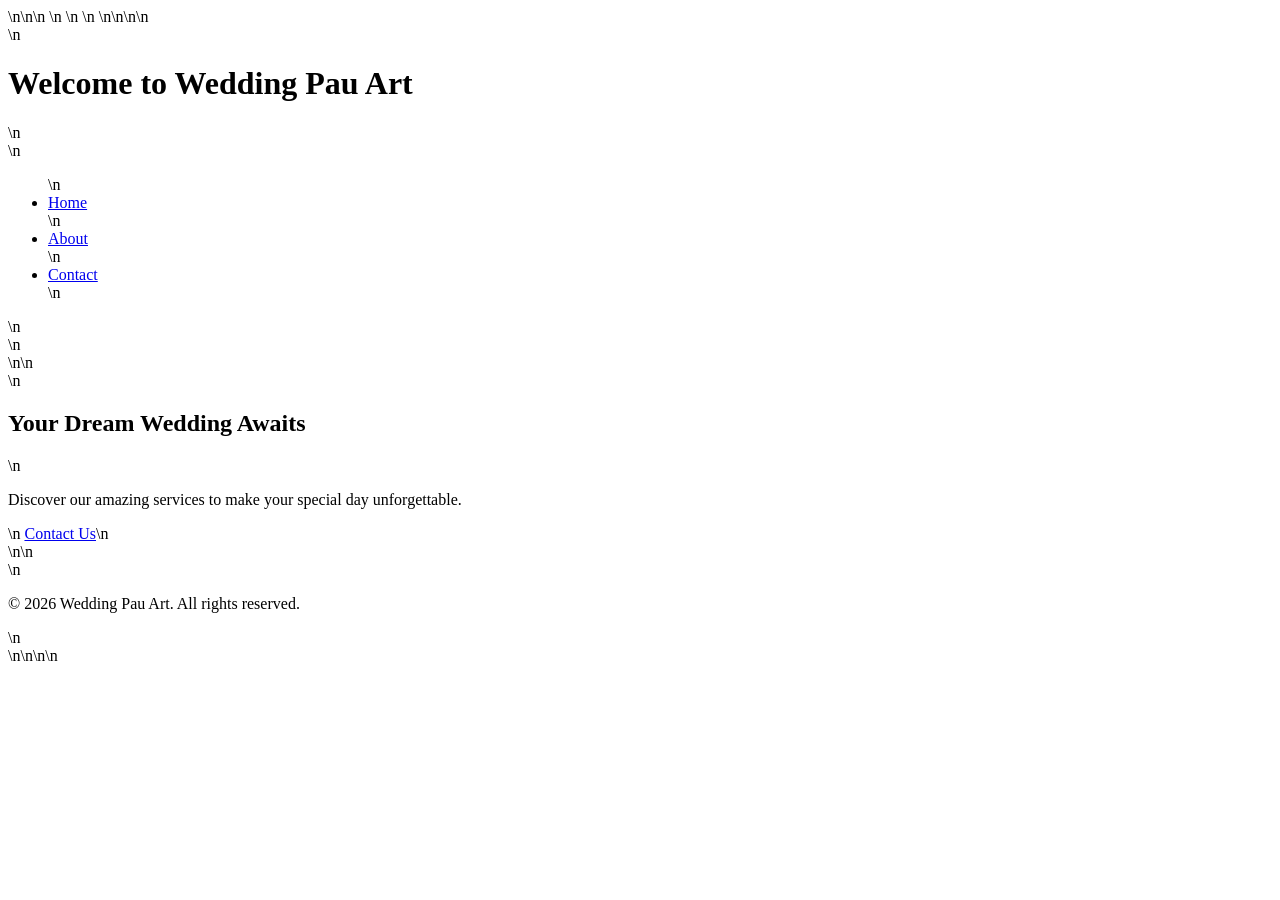
==== index.html @ 8f4dc7a6 "Create index.html for basic HTML structure" ====
<!DOCTYPE html>\n<html lang="en">\n<head>\n    <meta charset="UTF-8">\n    <meta name="viewport" content="width=device-width, initial-scale=1.0">\n    <title>Wedding Pau Art</title>\n    <link rel="stylesheet" href="styles.css">\n</head>\n<body>\n\n    <header>\n        <h1>Welcome to Wedding Pau Art</h1>\n        <nav>\n            <ul>\n                <li><a href="#hero">Home</a></li>\n                <li><a href="#about">About</a></li>\n                <li><a href="#contact">Contact</a></li>\n            </ul>\n        </nav>\n    </header>\n\n    <section id="hero">\n        <h2>Your Dream Wedding Awaits</h2>\n        <p>Discover our amazing services to make your special day unforgettable.</p>\n        <a href="#contact" class="cta">Contact Us</a>\n    </section>\n\n    <footer>\n        <p>&copy; 2026 Wedding Pau Art. All rights reserved.</p>\n    </footer>\n\n</body>\n</html>\n
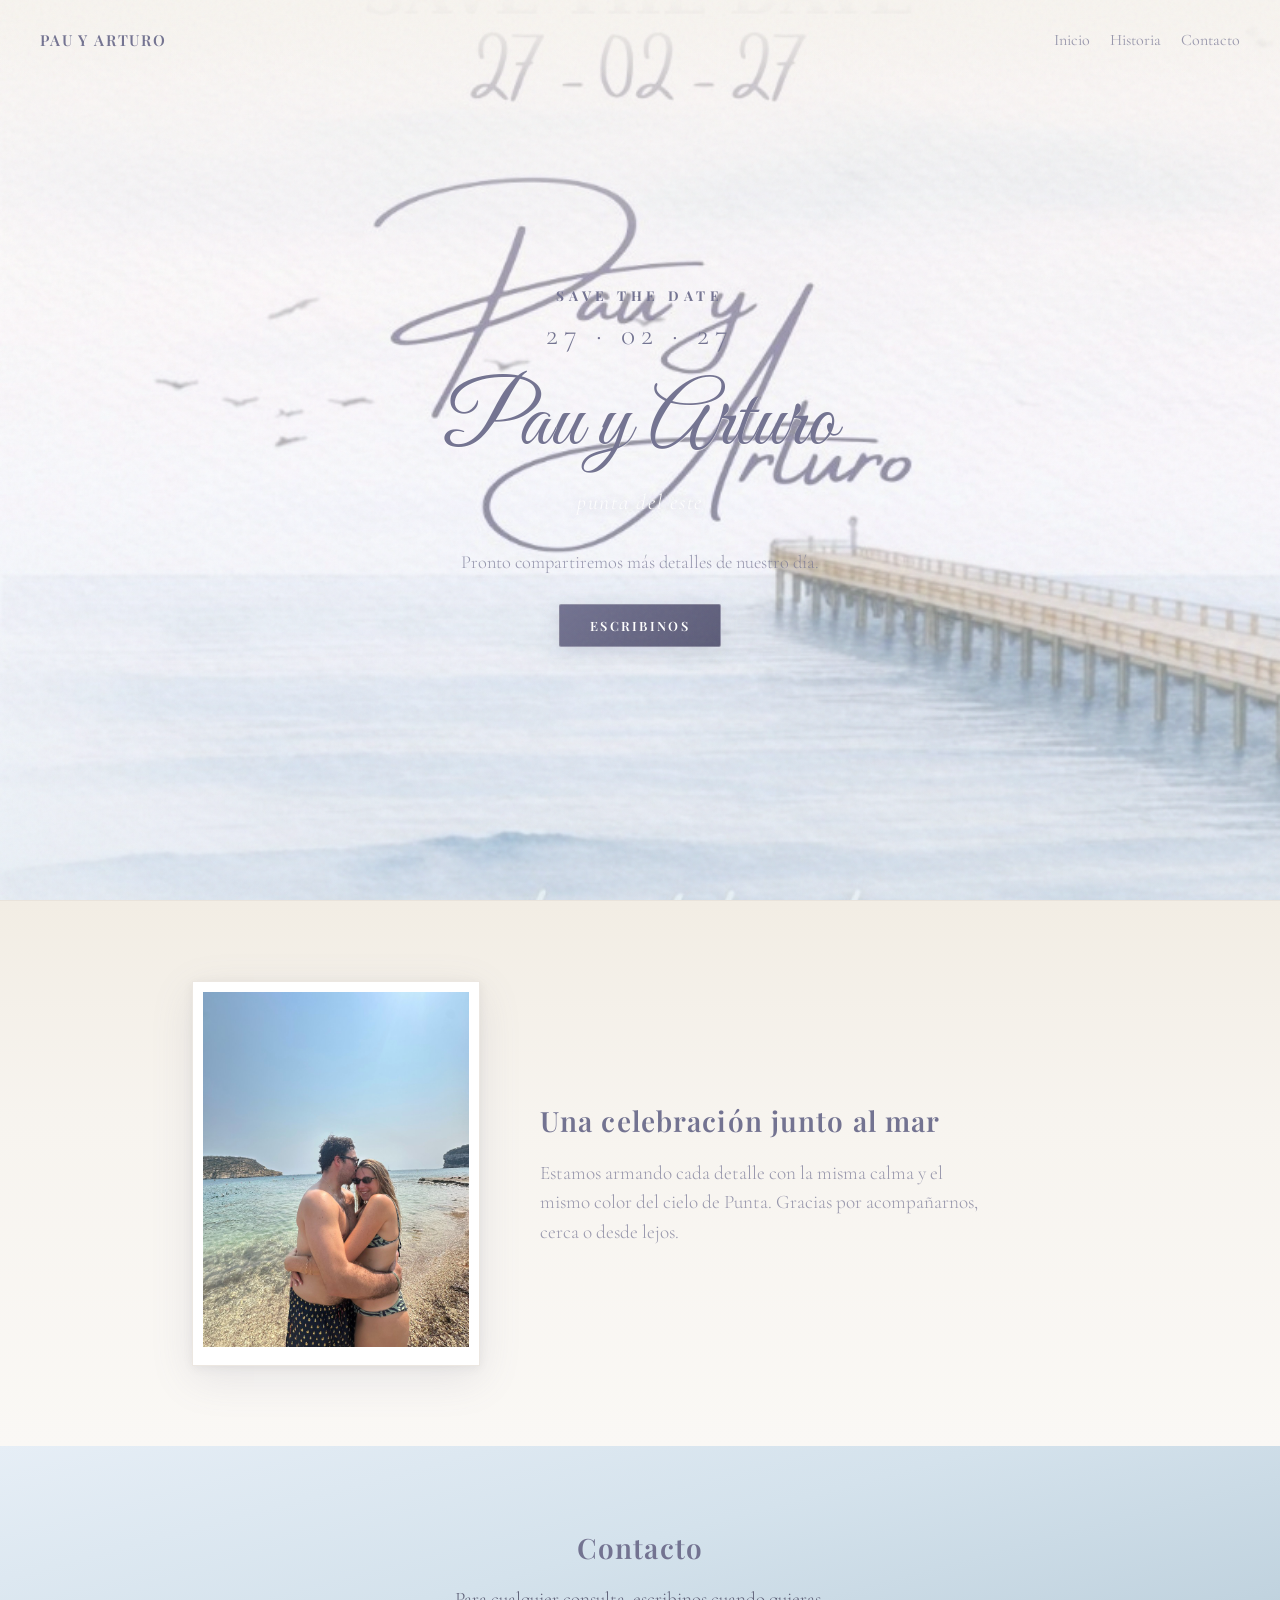
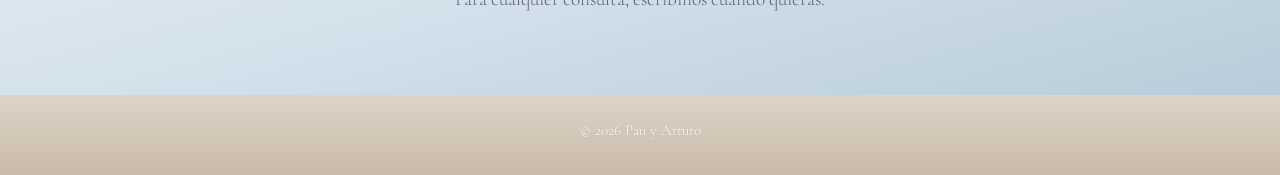
==== commit 2b1381fe: "Add wedding landing page with watercolor hero, couple photo, and styling. Made-with: Cursor" ====
--- a/index.html
+++ b/index.html
@@ -1 +1,61 @@
-<!DOCTYPE html>\n<html lang="en">\n<head>\n    <meta charset="UTF-8">\n    <meta name="viewport" content="width=device-width, initial-scale=1.0">\n    <title>Wedding Pau Art</title>\n    <link rel="stylesheet" href="styles.css">\n</head>\n<body>\n\n    <header>\n        <h1>Welcome to Wedding Pau Art</h1>\n        <nav>\n            <ul>\n                <li><a href="#hero">Home</a></li>\n                <li><a href="#about">About</a></li>\n                <li><a href="#contact">Contact</a></li>\n            </ul>\n        </nav>\n    </header>\n\n    <section id="hero">\n        <h2>Your Dream Wedding Awaits</h2>\n        <p>Discover our amazing services to make your special day unforgettable.</p>\n        <a href="#contact" class="cta">Contact Us</a>\n    </section>\n\n    <footer>\n        <p>&copy; 2026 Wedding Pau Art. All rights reserved.</p>\n    </footer>\n\n</body>\n</html>\n+<!DOCTYPE html>
+<html lang="es">
+    <head>
+        <meta charset="UTF-8">
+        <meta name="viewport" content="width=device-width, initial-scale=1.0">
+        <title>Pau y Arturo — Save the Date</title>
+        <link rel="preconnect" href="https://fonts.googleapis.com">
+        <link rel="preconnect" href="https://fonts.gstatic.com" crossorigin>
+        <link href="https://fonts.googleapis.com/css2?family=Cormorant+Garamond:ital,wght@0,300;0,400;0,600;1,300&family=Great+Vibes&family=Playfair+Display:ital,wght@0,400;0,600;0,700;1,400&display=swap" rel="stylesheet">
+        <link rel="stylesheet" href="style.css">
+    </head>
+    <body>
+        <header class="site-header">
+            <p class="site-tag">Pau y Arturo</p>
+            <nav class="site-nav" aria-label="Principal">
+                <a href="#hero">Inicio</a>
+                <a href="#about">Historia</a>
+                <a href="#contact">Contacto</a>
+            </nav>
+        </header>
+        <main>
+            <section id="hero" class="hero" aria-label="Save the date">
+                <div class="hero__inner">
+                    <p class="hero__kicker">Save the date</p>
+                    <p class="hero__date">27 · 02 · 27</p>
+                    <h1 class="hero__names">Pau y Arturo</h1>
+                    <p class="hero__place">punta del este</p>
+                    <p class="hero__lede">Pronto compartiremos más detalles de nuestro día.</p>
+                    <a href="#contact" class="cta">Escribinos</a>
+                </div>
+            </section>
+            <section id="about" class="panel panel--cream">
+                <div class="about-layout">
+                    <figure class="photo-card">
+                        <img
+                            src="assets/couple-beach.png"
+                            alt="Pau y Arturo en la playa"
+                            width="768"
+                            height="1024"
+                            loading="lazy"
+                            decoding="async"
+                        >
+                    </figure>
+                    <div class="panel__content panel__content--about">
+                        <h2>Una celebración junto al mar</h2>
+                        <p>Estamos armando cada detalle con la misma calma y el mismo color del cielo de Punta. Gracias por acompañarnos, cerca o desde lejos.</p>
+                    </div>
+                </div>
+            </section>
+            <section id="contact" class="panel panel--mist">
+                <div class="panel__content">
+                    <h2>Contacto</h2>
+                    <p>Para cualquier consulta, escribinos cuando quieras.</p>
+                </div>
+            </section>
+        </main>
+        <footer class="site-footer">
+            <p>&copy; 2026 Pau y Arturo</p>
+        </footer>
+    </body>
+</html>
--- a/style.css
+++ b/style.css
@@ -0,0 +1,354 @@
+:root {
+    --text-primary: #737391;
+    --text-soft: rgba(115, 115, 145, 0.72);
+    --cream: #f7f4ef;
+    --cream-warm: #f2ede4;
+    --paper: #faf8f5;
+    --sky-mist: #e6eef6;
+    --sea-pale: #d4e2ec;
+    --sea-deep: #b8ccd9;
+    --pier-tan: #c9bba8;
+    --pier-light: #ddd3c8;
+    --white: #ffffff;
+    --hero-overlay: linear-gradient(
+        180deg,
+        rgba(247, 244, 239, 0.82) 0%,
+        rgba(247, 244, 239, 0.35) 28%,
+        rgba(230, 238, 246, 0.25) 55%,
+        rgba(212, 226, 236, 0.5) 100%
+    );
+    --font-serif-display: "Playfair Display", Georgia, serif;
+    --font-serif-body: "Cormorant Garamond", "Times New Roman", serif;
+    --font-script: "Great Vibes", cursive;
+    --font-size-base: 1.125rem;
+    --space-section: clamp(3rem, 8vw, 5rem);
+    --max-readable: 36rem;
+}
+
+*,
+*::before,
+*::after {
+    box-sizing: border-box;
+}
+
+html {
+    scroll-behavior: smooth;
+}
+
+body {
+    margin: 0;
+    font-family: var(--font-serif-body);
+    font-size: var(--font-size-base);
+    font-weight: 400;
+    line-height: 1.55;
+    color: var(--text-primary);
+    background-color: var(--paper);
+    min-height: 100vh;
+}
+
+/* Subtle paper grain */
+body::before {
+    content: "";
+    position: fixed;
+    inset: 0;
+    pointer-events: none;
+    opacity: 0.045;
+    z-index: 9999;
+    background-image: url("data:image/svg+xml,%3Csvg viewBox='0 0 256 256' xmlns='http://www.w3.org/2000/svg'%3E%3Cfilter id='n'%3E%3CfeTurbulence type='fractalNoise' baseFrequency='0.85' numOctaves='4' stitchTiles='stitch'/%3E%3C/filter%3E%3Crect width='100%25' height='100%25' filter='url(%23n)'/%3E%3C/svg%3E");
+}
+
+.site-header {
+    position: absolute;
+    top: 0;
+    left: 0;
+    right: 0;
+    z-index: 10;
+    display: flex;
+    flex-wrap: wrap;
+    align-items: center;
+    justify-content: space-between;
+    gap: 1rem;
+    padding: clamp(1rem, 4vw, 1.75rem) clamp(1.25rem, 5vw, 2.5rem);
+    background: linear-gradient(
+        180deg,
+        rgba(247, 244, 239, 0.95) 0%,
+        rgba(247, 244, 239, 0) 100%
+    );
+}
+
+.site-tag {
+    margin: 0;
+    font-family: var(--font-serif-display);
+    font-size: 0.95rem;
+    font-weight: 600;
+    letter-spacing: 0.12em;
+    text-transform: uppercase;
+    color: var(--text-primary);
+}
+
+.site-nav {
+    display: flex;
+    flex-wrap: wrap;
+    gap: 1.25rem;
+}
+
+.site-nav a {
+    font-family: var(--font-serif-body);
+    font-size: 1rem;
+    font-weight: 400;
+    color: var(--text-soft);
+    text-decoration: none;
+    border-bottom: 1px solid transparent;
+    transition: color 0.2s ease, border-color 0.2s ease;
+}
+
+.site-nav a:hover,
+.site-nav a:focus-visible {
+    color: var(--text-primary);
+    border-bottom-color: var(--pier-tan);
+    outline: none;
+}
+
+.hero {
+    position: relative;
+    min-height: 100vh;
+    display: flex;
+    align-items: center;
+    justify-content: center;
+    text-align: center;
+    padding: clamp(5.5rem, 12vw, 7rem) 1.5rem var(--space-section);
+    background-color: var(--cream);
+    background-image: var(--hero-overlay), url("assets/hero-watercolor.png");
+    background-size: cover;
+    background-position: center 40%;
+    background-repeat: no-repeat;
+}
+
+.hero__inner {
+    position: relative;
+    z-index: 1;
+    max-width: 42rem;
+    margin: 0 auto;
+}
+
+.hero__kicker {
+    margin: 0 0 0.35rem;
+    font-family: var(--font-serif-display);
+    font-size: clamp(0.75rem, 2vw, 0.85rem);
+    font-weight: 700;
+    letter-spacing: 0.35em;
+    text-transform: uppercase;
+    color: var(--text-primary);
+}
+
+.hero__date {
+    margin: 0 0 1.25rem;
+    font-family: var(--font-serif-body);
+    font-size: clamp(1.35rem, 4vw, 1.85rem);
+    font-weight: 300;
+    letter-spacing: 0.2em;
+    color: var(--text-primary);
+}
+
+.hero__names {
+    margin: 0 0 1rem;
+    font-family: var(--font-script);
+    font-size: clamp(3.25rem, 12vw, 5.5rem);
+    font-weight: 400;
+    line-height: 1.05;
+    color: var(--text-primary);
+    text-shadow: 0 1px 0 rgba(255, 255, 255, 0.6);
+}
+
+.hero__place {
+    margin: 0 0 1.75rem;
+    font-family: var(--font-serif-body);
+    font-size: clamp(1.1rem, 3vw, 1.35rem);
+    font-style: italic;
+    font-weight: 300;
+    letter-spacing: 0.08em;
+    text-transform: lowercase;
+    color: var(--white);
+    text-shadow: 0 1px 8px rgba(115, 115, 145, 0.35);
+}
+
+.hero__lede {
+    margin: 0 auto 1.75rem;
+    max-width: var(--max-readable);
+    font-size: 1.15rem;
+    font-weight: 300;
+    color: var(--text-soft);
+}
+
+.cta {
+    display: inline-block;
+    padding: 0.65rem 1.85rem;
+    font-family: var(--font-serif-display);
+    font-size: 0.8rem;
+    font-weight: 600;
+    letter-spacing: 0.18em;
+    text-transform: uppercase;
+    text-decoration: none;
+    color: var(--white);
+    background: linear-gradient(
+        135deg,
+        var(--text-primary) 0%,
+        #5c5c78 100%
+    );
+    border: 1px solid rgba(255, 255, 255, 0.25);
+    border-radius: 2px;
+    box-shadow: 0 4px 20px rgba(115, 115, 145, 0.2);
+    transition: transform 0.2s ease, box-shadow 0.2s ease;
+}
+
+.cta:hover,
+.cta:focus-visible {
+    transform: translateY(-2px);
+    box-shadow: 0 8px 28px rgba(115, 115, 145, 0.28);
+    outline: none;
+}
+
+.panel {
+    padding: var(--space-section) clamp(1.5rem, 6vw, 3rem);
+}
+
+.panel--cream {
+    background: linear-gradient(
+        180deg,
+        var(--cream-warm) 0%,
+        var(--cream) 40%,
+        var(--paper) 100%
+    );
+    border-top: 1px solid rgba(201, 187, 168, 0.35);
+}
+
+.panel--mist {
+    background: linear-gradient(
+        165deg,
+        var(--sky-mist) 0%,
+        var(--sea-pale) 45%,
+        var(--sea-deep) 100%
+    );
+    color: var(--text-primary);
+}
+
+.panel__content {
+    max-width: 40rem;
+    margin: 0 auto;
+    text-align: center;
+}
+
+.about-layout {
+    display: grid;
+    grid-template-columns: 1fr;
+    gap: clamp(2rem, 5vw, 3.5rem);
+    align-items: center;
+    max-width: 52rem;
+    margin: 0 auto;
+}
+
+.photo-card {
+    margin: 0 auto;
+    max-width: min(20rem, 88vw);
+    padding: 0.6rem 0.6rem 1.1rem;
+    background: var(--white);
+    box-shadow:
+        0 12px 40px rgba(115, 115, 145, 0.14),
+        0 2px 10px rgba(0, 0, 0, 0.06);
+    border: 1px solid rgba(201, 187, 168, 0.35);
+}
+
+.photo-card img {
+    display: block;
+    width: 100%;
+    height: auto;
+}
+
+.panel__content--about {
+    max-width: 28rem;
+}
+
+@media (min-width: 768px) {
+    .about-layout {
+        grid-template-columns: minmax(14rem, 18rem) 1fr;
+        gap: clamp(2.25rem, 5vw, 3.75rem);
+        max-width: 56rem;
+    }
+
+    .photo-card {
+        margin: 0;
+        max-width: none;
+    }
+
+    .panel__content--about {
+        margin: 0;
+        text-align: left;
+    }
+}
+
+.panel h2 {
+    margin: 0 0 1rem;
+    font-family: var(--font-serif-display);
+    font-size: clamp(1.35rem, 3.5vw, 1.75rem);
+    font-weight: 600;
+    letter-spacing: 0.04em;
+    color: var(--text-primary);
+}
+
+.panel p {
+    margin: 0;
+    font-size: 1.2rem;
+    font-weight: 300;
+    color: var(--text-soft);
+}
+
+.panel--mist p {
+    color: rgba(80, 80, 105, 0.88);
+}
+
+.site-footer {
+    padding: 1.5rem 1.25rem 2rem;
+    text-align: center;
+    font-family: var(--font-serif-body);
+    font-size: 0.95rem;
+    font-weight: 300;
+    color: var(--text-soft);
+    background: linear-gradient(
+        180deg,
+        var(--pier-light) 0%,
+        var(--pier-tan) 100%
+    );
+}
+
+.site-footer p {
+    margin: 0;
+    color: rgba(255, 255, 255, 0.92);
+    text-shadow: 0 1px 2px rgba(0, 0, 0, 0.08);
+}
+
+@media (max-width: 480px) {
+    .site-header {
+        flex-direction: column;
+        align-items: center;
+        text-align: center;
+    }
+
+    .site-nav {
+        justify-content: center;
+    }
+}
+
+@media (prefers-reduced-motion: reduce) {
+    html {
+        scroll-behavior: auto;
+    }
+
+    .cta {
+        transition: none;
+    }
+
+    .cta:hover,
+    .cta:focus-visible {
+        transform: none;
+    }
+}
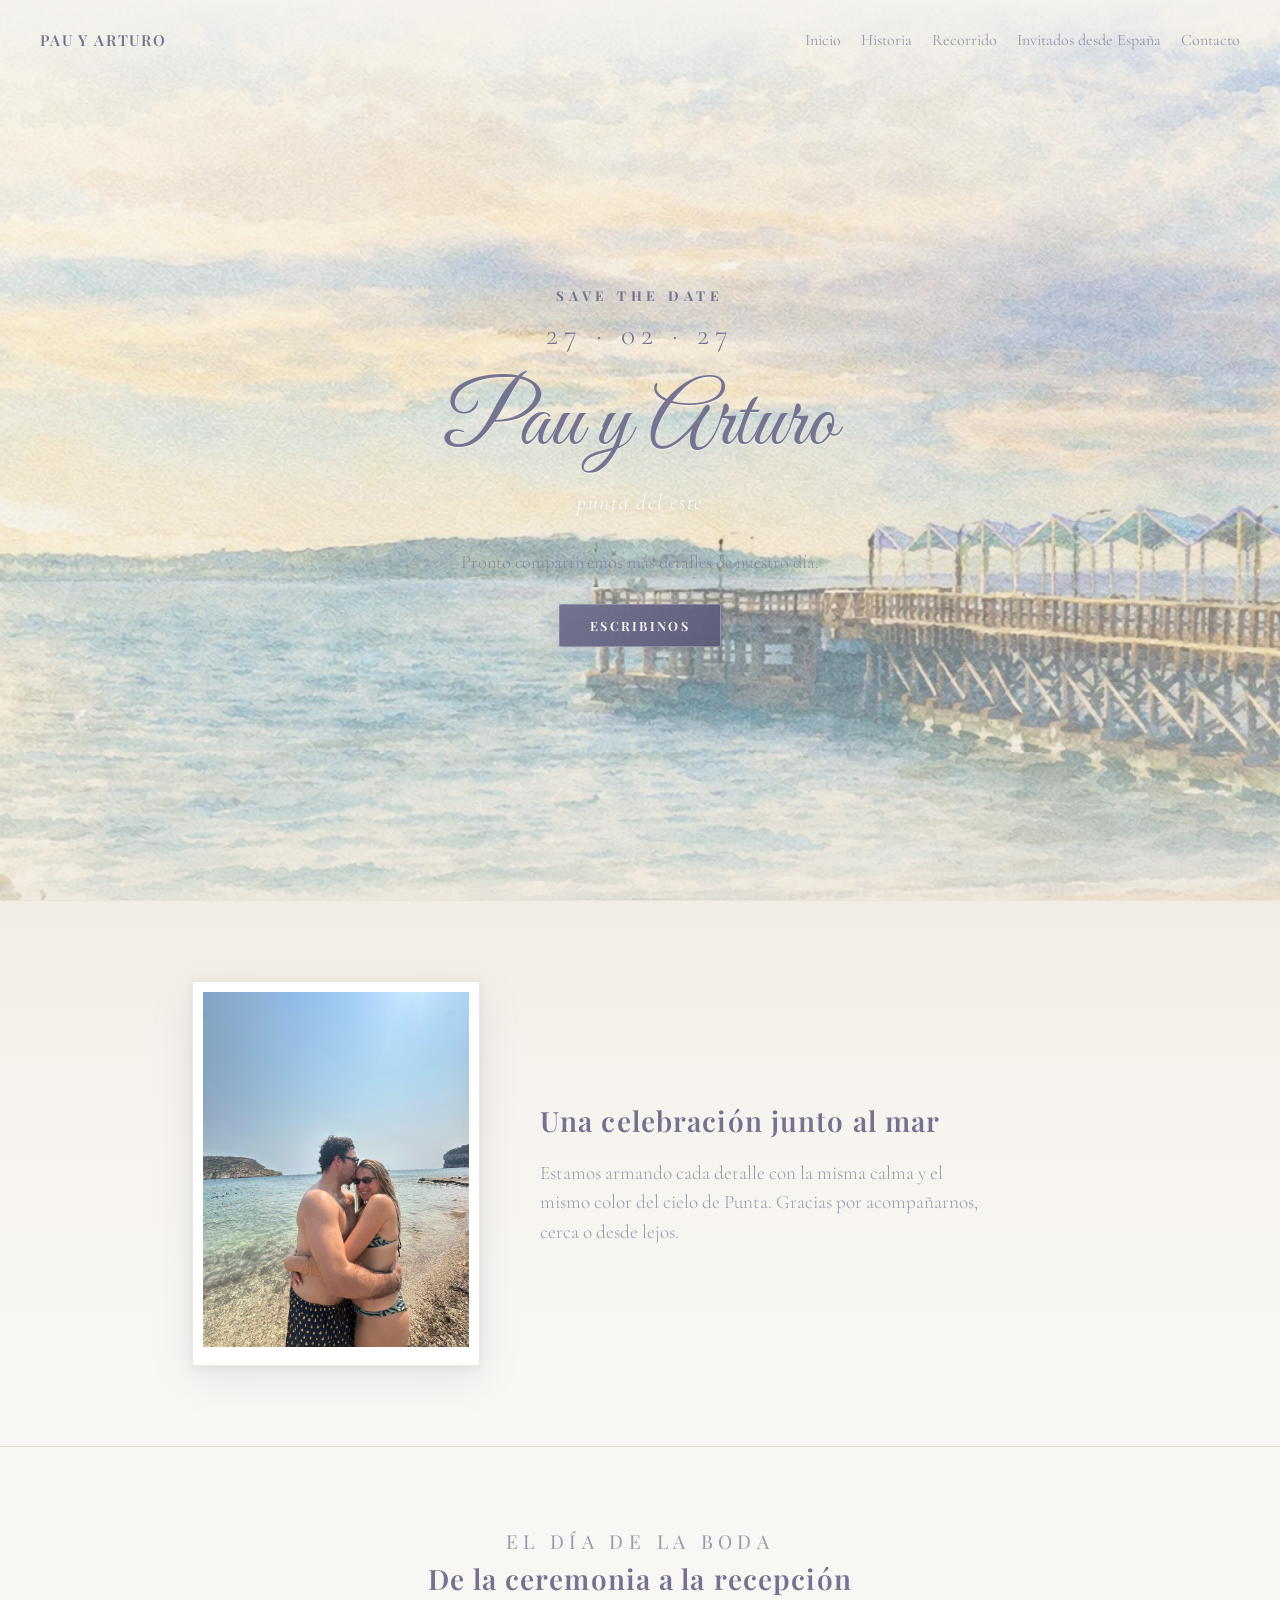
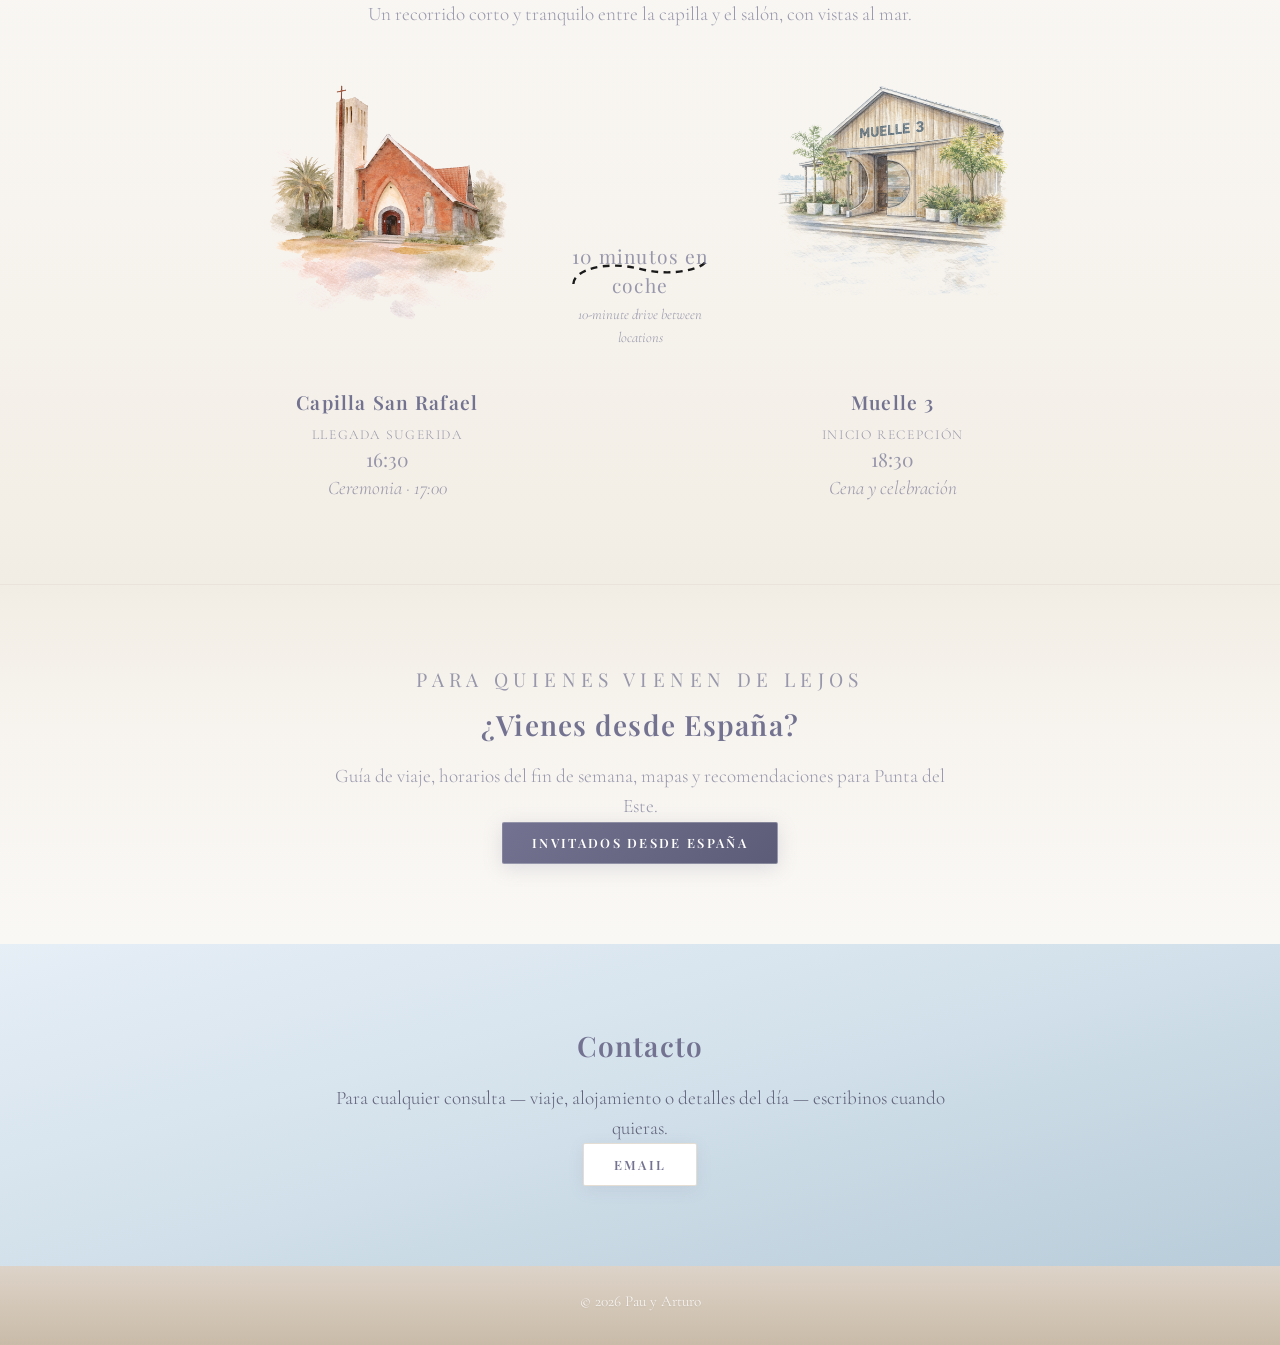
==== commit 0d1e8501: "Cambios" ====
--- a/index.html
+++ b/index.html
@@ -4,6 +4,7 @@
         <meta charset="UTF-8">
         <meta name="viewport" content="width=device-width, initial-scale=1.0">
         <title>Pau y Arturo — Save the Date</title>
+        <meta name="description" content="Save the date — Pau y Arturo. Punta del Este, 27 de febrero de 2027.">
         <link rel="preconnect" href="https://fonts.googleapis.com">
         <link rel="preconnect" href="https://fonts.gstatic.com" crossorigin>
         <link href="https://fonts.googleapis.com/css2?family=Cormorant+Garamond:ital,wght@0,300;0,400;0,600;1,300&family=Great+Vibes&family=Playfair+Display:ital,wght@0,400;0,600;0,700;1,400&display=swap" rel="stylesheet">
@@ -11,10 +12,12 @@
     </head>
     <body>
         <header class="site-header">
-            <p class="site-tag">Pau y Arturo</p>
+            <a href="index.html" class="site-tag">Pau y Arturo</a>
             <nav class="site-nav" aria-label="Principal">
                 <a href="#hero">Inicio</a>
                 <a href="#about">Historia</a>
+                <a href="#journey">Recorrido</a>
+                <a href="invitados-espana.html">Invitados desde España</a>
                 <a href="#contact">Contacto</a>
             </nav>
         </header>
@@ -29,6 +32,7 @@
                     <a href="#contact" class="cta">Escribinos</a>
                 </div>
             </section>
+
             <section id="about" class="panel panel--cream">
                 <div class="about-layout">
                     <figure class="photo-card">
@@ -47,10 +51,107 @@
                     </div>
                 </div>
             </section>
+
+            <!-- Journey: chapel → road → reception salon -->
+            <section id="journey" class="panel panel--paper journey" aria-labelledby="journey-heading">
+                <div class="journey__wrap">
+                    <header class="section-intro">
+                        <p class="section-intro__kicker">El día de la boda</p>
+                        <h2 id="journey-heading">De la ceremonia a la recepción</h2>
+                        <p class="section-intro__lede">Un recorrido corto y tranquilo entre la capilla y el salón, con vistas al mar.</p>
+                    </header>
+
+                    <div class="journey__scene" aria-label="Recorrido de la capilla al salón">
+                        <article class="journey__stop journey__stop--chapel">
+                            <figure class="journey__figure">
+                                <img
+                                    src="assets/chapel.png"
+                                    alt="Acuarela de la Capilla San Rafael"
+                                    width="448"
+                                    height="560"
+                                    loading="lazy"
+                                    decoding="async"
+                                >
+                            </figure>
+                            <div class="journey__label">
+                                <h3 class="journey__place">Capilla San Rafael</h3>
+                                <p class="journey__time">
+                                    <span class="journey__time-label">Llegada sugerida</span>
+                                    <time datetime="2027-02-27T16:30">16:30</time>
+                                </p>
+                                <p class="journey__detail">Ceremonia · <time datetime="2027-02-27T17:00">17:00</time></p>
+                            </div>
+                        </article>
+
+                        <div class="journey__path journey__path--route" aria-hidden="true">
+                            <svg class="journey__path-svg journey__path-svg--desktop" viewBox="0 0 400 100" preserveAspectRatio="xMidYMid meet">
+                                <path
+                                    class="journey__route"
+                                    d="M 4 82 C 4 42, 98 12, 200 38 C 302 64, 396 34, 396 10"
+                                    fill="none"
+                                    stroke="#1a1a1a"
+                                    stroke-width="7"
+                                    stroke-linecap="butt"
+                                    stroke-dasharray="20 16"
+                                />
+                            </svg>
+                            <svg class="journey__path-svg journey__path-svg--mobile" viewBox="0 0 80 200" preserveAspectRatio="xMidYMid meet">
+                                <path
+                                    class="journey__route"
+                                    d="M 40 6 C 14 48, 14 108, 40 138 C 66 168, 66 188, 40 194"
+                                    fill="none"
+                                    stroke="#1a1a1a"
+                                    stroke-width="7"
+                                    stroke-linecap="butt"
+                                    stroke-dasharray="20 16"
+                                />
+                            </svg>
+                            <p class="journey__drive-note">
+                                10 minutos en coche
+                                <span class="journey__drive-sub">10-minute drive between locations</span>
+                            </p>
+                        </div>
+
+                        <article class="journey__stop journey__stop--salon">
+                            <figure class="journey__figure">
+                                <img
+                                    src="assets/salon.png"
+                                    alt="Acuarela de Muelle 3, salón de recepción"
+                                    width="448"
+                                    height="560"
+                                    loading="lazy"
+                                    decoding="async"
+                                >
+                            </figure>
+                            <div class="journey__label">
+                                <h3 class="journey__place">Muelle 3</h3>
+                                <p class="journey__time">
+                                    <span class="journey__time-label">Inicio recepción</span>
+                                    <time datetime="2027-02-27T18:30">18:30</time>
+                                </p>
+                                <p class="journey__detail">Cena y celebración</p>
+                            </div>
+                        </article>
+                    </div>
+                </div>
+            </section>
+
+            <section class="panel panel--cream panel--invite" aria-labelledby="invite-spain-heading">
+                <div class="panel__content panel__content--invite">
+                    <p class="section-intro__kicker">Para quienes vienen de lejos</p>
+                    <h2 id="invite-spain-heading">¿Vienes desde España?</h2>
+                    <p>Guía de viaje, horarios del fin de semana, mapas y recomendaciones para Punta del Este.</p>
+                    <a href="invitados-espana.html" class="cta">Invitados desde España</a>
+                </div>
+            </section>
+
             <section id="contact" class="panel panel--mist">
                 <div class="panel__content">
                     <h2>Contacto</h2>
-                    <p>Para cualquier consulta, escribinos cuando quieras.</p>
+                    <p>Para cualquier consulta — viaje, alojamiento o detalles del día — escribinos cuando quieras.</p>
+                    <p class="contact-actions">
+                        <a href="mailto:hola@paulayarturo.com" class="cta cta--light">Email</a>
+                    </p>
                 </div>
             </section>
         </main>
--- a/style.css
+++ b/style.css
@@ -12,10 +12,11 @@
     --white: #ffffff;
     --hero-overlay: linear-gradient(
         180deg,
-        rgba(247, 244, 239, 0.82) 0%,
-        rgba(247, 244, 239, 0.35) 28%,
-        rgba(230, 238, 246, 0.25) 55%,
-        rgba(212, 226, 236, 0.5) 100%
+        rgba(247, 244, 239, 0.45) 0%,
+        rgba(247, 244, 239, 0.22) 32%,
+        rgba(235, 242, 248, 0.18) 52%,
+        rgba(247, 244, 239, 0.42) 78%,
+        rgba(242, 237, 230, 0.72) 100%
     );
     --font-serif-display: "Playfair Display", Georgia, serif;
     --font-serif-body: "Cormorant Garamond", "Times New Roman", serif;
@@ -84,6 +85,99 @@
     letter-spacing: 0.12em;
     text-transform: uppercase;
     color: var(--text-primary);
+    text-decoration: none;
+}
+
+a.site-tag:hover,
+a.site-tag:focus-visible {
+    color: var(--text-primary);
+    opacity: 0.85;
+    outline: none;
+}
+
+/* Subpage (Invitados desde España) */
+.page-sub .site-header--sub {
+    position: relative;
+    background: linear-gradient(
+        180deg,
+        var(--cream) 0%,
+        rgba(247, 244, 239, 0.92) 70%,
+        transparent 100%
+    );
+}
+
+.spain-page {
+    padding-top: clamp(5rem, 12vw, 6.5rem);
+}
+
+.spain-page__intro {
+    margin-bottom: clamp(2rem, 5vw, 2.75rem);
+}
+
+.spain-page__intro h1 {
+    margin: 0;
+    font-family: var(--font-serif-display);
+    font-size: clamp(1.75rem, 4.5vw, 2.25rem);
+    font-weight: 600;
+    letter-spacing: 0.04em;
+}
+
+.spain-page__back {
+    margin: 2.5rem 0 0;
+    text-align: center;
+}
+
+.panel--invite {
+    border-top: 1px solid rgba(201, 187, 168, 0.35);
+}
+
+.panel__content--invite {
+    max-width: 32rem;
+    margin: 0 auto;
+    text-align: center;
+}
+
+.panel__content--invite .section-intro__kicker {
+    margin-bottom: 0.5rem;
+}
+
+.panel__content--invite h2 {
+    margin: 0 0 0.75rem;
+    font-family: var(--font-serif-display);
+    font-size: clamp(1.35rem, 3.5vw, 1.75rem);
+    font-weight: 600;
+}
+
+.panel__content--invite p {
+    margin: 0 0 1.5rem;
+    font-size: 1.15rem;
+    font-weight: 300;
+    color: var(--text-soft);
+}
+
+.cta--outline {
+    background: transparent;
+    color: var(--text-primary);
+    border: 1.5px solid var(--pier-tan);
+    box-shadow: none;
+}
+
+.cta--outline:hover,
+.cta--outline:focus-visible {
+    background: var(--cream-warm);
+    box-shadow: 0 4px 16px rgba(115, 115, 145, 0.1);
+}
+
+.site-footer a {
+    color: inherit;
+    text-decoration: underline;
+    text-underline-offset: 0.2em;
+}
+
+.site-footer a:hover,
+.site-footer a:focus-visible {
+    opacity: 0.9;
+    outline: none;
 }
 
 .site-nav {
@@ -120,7 +214,7 @@
     background-color: var(--cream);
     background-image: var(--hero-overlay), url("assets/hero-watercolor.png");
     background-size: cover;
-    background-position: center 40%;
+    background-position: center 35%;
     background-repeat: no-repeat;
 }
 
@@ -222,6 +316,16 @@
     border-top: 1px solid rgba(201, 187, 168, 0.35);
 }
 
+.panel--paper {
+    background: linear-gradient(
+        180deg,
+        var(--paper) 0%,
+        var(--cream) 50%,
+        var(--cream-warm) 100%
+    );
+    border-top: 1px solid rgba(201, 187, 168, 0.3);
+}
+
 .panel--mist {
     background: linear-gradient(
         165deg,
@@ -326,6 +430,19 @@
     text-shadow: 0 1px 2px rgba(0, 0, 0, 0.08);
 }
 
+@media (max-width: 768px) {
+    .hero {
+        align-items: center;
+        justify-content: center;
+        padding-top: clamp(7rem, 15vh, 10rem);
+        padding-bottom: clamp(var(--space-section), 10vh, 6rem);
+    }
+
+    .hero__lede {
+        display: none;
+    }
+}
+
 @media (max-width: 480px) {
     .site-header {
         flex-direction: column;
@@ -336,6 +453,647 @@
     .site-nav {
         justify-content: center;
     }
+
+    .hero {
+        padding-top: clamp(7.75rem, 18vh, 11rem);
+        padding-bottom: clamp(var(--space-section), 12vh, 6.5rem);
+    }
+}
+
+/* —— Section intros —— */
+.section-intro {
+    max-width: 36rem;
+    margin: 0 auto clamp(2rem, 5vw, 3rem);
+    text-align: center;
+}
+
+.section-intro--wide {
+    max-width: 42rem;
+}
+
+.section-intro h2 {
+    margin: 0;
+    font-family: var(--font-serif-display);
+    font-size: clamp(1.35rem, 3.5vw, 1.75rem);
+    font-weight: 600;
+    letter-spacing: 0.04em;
+}
+
+.section-intro__kicker {
+    margin: 0 0 0.5rem;
+    font-family: var(--font-serif-display);
+    font-size: 0.75rem;
+    font-weight: 700;
+    letter-spacing: 0.28em;
+    text-transform: uppercase;
+    color: var(--text-soft);
+}
+
+.section-intro__lede {
+    margin: 0.75rem 0 0;
+    font-size: 1.15rem;
+    font-weight: 300;
+    color: var(--text-soft);
+}
+
+.section-intro__lede--bilingual span {
+    display: block;
+    margin-top: 0.35rem;
+    font-size: 0.95em;
+    font-style: italic;
+    opacity: 0.88;
+}
+
+/* —— Journey: chapel → road → salon —— */
+.journey__wrap {
+    max-width: 58rem;
+    margin: 0 auto;
+}
+
+.journey__scene {
+    display: grid;
+    grid-template-columns: 1fr;
+    gap: 0.85rem;
+    align-items: center;
+    justify-items: center;
+}
+
+.journey__stop {
+    display: flex;
+    flex-direction: column;
+    align-items: center;
+    text-align: center;
+    gap: 0.65rem;
+}
+
+.journey__figure {
+    margin: 0;
+    width: min(16rem, 78vw);
+    transition: transform 0.4s ease;
+    background: transparent;
+}
+
+.journey__figure img {
+    display: block;
+    width: 100%;
+    height: auto;
+    object-fit: contain;
+}
+
+.journey__place {
+    margin: 0 0 0.35rem;
+    font-family: var(--font-serif-display);
+    font-size: 1.2rem;
+    font-weight: 600;
+    letter-spacing: 0.06em;
+}
+
+.journey__time {
+    margin: 0;
+    font-family: var(--font-serif-display);
+    font-size: 1.65rem;
+    font-weight: 600;
+    color: var(--text-primary);
+}
+
+.journey__time-label {
+    display: block;
+    font-family: var(--font-serif-body);
+    font-size: 0.85rem;
+    font-weight: 300;
+    letter-spacing: 0.12em;
+    text-transform: uppercase;
+    color: var(--text-soft);
+}
+
+.journey__detail {
+    margin: 0.25rem 0 0;
+    font-size: 1rem;
+    font-style: italic;
+    color: var(--text-soft);
+}
+
+.journey__path {
+    position: relative;
+    width: 100%;
+    max-width: 4.5rem;
+    margin: 0.25rem auto;
+    padding: 0;
+}
+
+/* Minimal dashed route line */
+.journey__path-svg {
+    display: block;
+    width: 100%;
+    height: auto;
+    overflow: visible;
+}
+
+.journey__path-svg--mobile {
+    display: none;
+    width: 4rem;
+    margin: 0 auto;
+    min-height: 9rem;
+}
+
+.journey__path-svg--desktop {
+    display: block;
+    width: 100%;
+    min-height: 5rem;
+    margin: 0;
+}
+
+.journey__route {
+    animation: route-dash-march 1.1s linear infinite;
+}
+
+@keyframes route-dash-march {
+    to {
+        stroke-dashoffset: -72;
+    }
+}
+
+.journey__drive-note {
+    margin: 0.35rem 0 0;
+    text-align: center;
+    font-family: var(--font-serif-display);
+    font-size: 1rem;
+    font-weight: 600;
+    letter-spacing: 0.06em;
+    color: var(--text-primary);
+}
+
+.journey__drive-sub {
+    display: block;
+    margin-top: 0.2rem;
+    font-family: var(--font-serif-body);
+    font-size: 0.9rem;
+    font-weight: 300;
+    font-style: italic;
+    letter-spacing: 0;
+    color: var(--text-soft);
+}
+
+@media (min-width: 768px) {
+    .journey__scene {
+        grid-template-columns: minmax(11rem, 1fr) minmax(6rem, 9rem) minmax(11rem, 1fr);
+        gap: 0;
+        align-items: center;
+        justify-content: center;
+        column-gap: 1.1rem;
+        max-width: 52rem;
+        margin-inline: auto;
+    }
+
+    .journey__stop--chapel,
+    .journey__stop--salon {
+        margin: 0;
+    }
+
+    .journey__path {
+        align-self: center;
+        max-width: 8.5rem;
+        margin: 0;
+        padding-bottom: 2.25rem;
+    }
+
+    .journey__path-svg--desktop {
+        min-height: 5rem;
+    }
+
+    .journey__figure {
+        width: min(14rem, 21vw);
+    }
+
+    .journey__drive-note {
+        position: absolute;
+        left: 50%;
+        bottom: 0;
+        transform: translateX(-50%);
+        width: max-content;
+        max-width: 10rem;
+        margin: 0;
+    }
+}
+
+@media (max-width: 767px) {
+    .journey__path-svg--desktop {
+        display: none;
+    }
+
+    .journey__path-svg--mobile {
+        display: block;
+    }
+
+    .journey__path {
+        max-width: 4.25rem;
+        margin: 0.35rem auto;
+        padding-bottom: 0;
+    }
+
+    .journey__figure {
+        width: min(14rem, 72vw);
+    }
+}
+
+@media (min-width: 960px) {
+    .journey__figure {
+        width: 15rem;
+    }
+
+    .journey__stop:hover .journey__figure {
+        transform: translateY(-4px);
+    }
+}
+
+/* —— Spain guests section —— */
+.spain-guests__wrap {
+    max-width: 52rem;
+    margin: 0 auto;
+}
+
+.spain-block {
+    margin-bottom: clamp(2.5rem, 6vw, 3.5rem);
+}
+
+.spain-block:last-child {
+    margin-bottom: 0;
+}
+
+.spain-block__title,
+.spain-block h2.spain-block__title {
+    display: flex;
+    align-items: center;
+    gap: 0.6rem;
+    margin: 0 0 1.25rem;
+    font-family: var(--font-serif-display);
+    font-size: clamp(1.15rem, 3vw, 1.4rem);
+    font-weight: 600;
+    letter-spacing: 0.04em;
+}
+
+.spain-block__title .icon {
+    width: 1.35rem;
+    height: 1.35rem;
+    flex-shrink: 0;
+    color: var(--pier-tan);
+}
+
+.spain-block__note {
+    margin: -0.5rem 0 1.25rem;
+    font-size: 1rem;
+    font-style: italic;
+    color: var(--text-soft);
+}
+
+/* Info cards */
+.info-cards {
+    display: grid;
+    grid-template-columns: 1fr;
+    gap: 1rem;
+}
+
+.info-card {
+    padding: 1.25rem 1.35rem;
+    background: var(--white);
+    border: 1px solid rgba(201, 187, 168, 0.4);
+    border-radius: 2px;
+    box-shadow: 0 4px 20px rgba(115, 115, 145, 0.06);
+    transition: box-shadow 0.25s ease, transform 0.25s ease;
+}
+
+.info-card:hover {
+    box-shadow: 0 8px 28px rgba(115, 115, 145, 0.1);
+    transform: translateY(-2px);
+}
+
+.info-card h3,
+.info-card h4 {
+    margin: 0 0 0.6rem;
+    font-family: var(--font-serif-display);
+    font-size: 1.05rem;
+    font-weight: 600;
+}
+
+.info-card p,
+.info-card__alt {
+    margin: 0;
+    font-size: 1.05rem;
+    font-weight: 300;
+    color: var(--text-soft);
+    line-height: 1.5;
+}
+
+.info-card__alt {
+    margin-top: 0.65rem;
+    font-size: 0.95rem;
+    font-style: italic;
+}
+
+.info-list {
+    margin: 0;
+    padding-left: 1.1rem;
+    font-size: 1.05rem;
+    font-weight: 300;
+    color: var(--text-soft);
+}
+
+.info-list li {
+    margin-bottom: 0.4rem;
+}
+
+.info-list li:last-child {
+    margin-bottom: 0;
+}
+
+@media (min-width: 640px) {
+    .info-cards {
+        grid-template-columns: repeat(2, 1fr);
+    }
+
+    .info-card--wide {
+        grid-column: 1 / -1;
+    }
+}
+
+/* Timeline */
+.timeline {
+    list-style: none;
+    margin: 0;
+    padding: 0;
+    border-left: 2px solid rgba(201, 187, 168, 0.55);
+}
+
+.timeline__item {
+    position: relative;
+    display: grid;
+    grid-template-columns: 4.5rem 1fr;
+    gap: 0.75rem 1.25rem;
+    padding: 0 0 1.5rem 1.5rem;
+}
+
+.timeline__item::before {
+    content: "";
+    position: absolute;
+    left: -6px;
+    top: 0.35rem;
+    width: 10px;
+    height: 10px;
+    border-radius: 50%;
+    background: var(--cream-warm);
+    border: 2px solid var(--pier-tan);
+}
+
+.timeline__item--highlight::before {
+    background: var(--text-primary);
+    border-color: var(--text-primary);
+}
+
+.timeline__item:last-child {
+    padding-bottom: 0;
+}
+
+.timeline__time {
+    font-family: var(--font-serif-display);
+    font-size: 1.1rem;
+    font-weight: 600;
+    color: var(--text-primary);
+}
+
+.timeline__body strong {
+    display: block;
+    margin-bottom: 0.25rem;
+    font-family: var(--font-serif-display);
+    font-weight: 600;
+}
+
+.timeline__body p {
+    margin: 0;
+    font-size: 1.05rem;
+    font-weight: 300;
+    color: var(--text-soft);
+}
+
+/* Maps */
+.map-grid {
+    display: grid;
+    grid-template-columns: 1fr;
+    gap: 1.25rem;
+    margin-bottom: 1.25rem;
+}
+
+.map-card {
+    margin: 0;
+    background: var(--white);
+    border: 1px solid rgba(201, 187, 168, 0.4);
+    border-radius: 2px;
+    overflow: hidden;
+    box-shadow: 0 4px 20px rgba(115, 115, 145, 0.08);
+}
+
+.map-card figcaption {
+    padding: 0.75rem 1rem;
+    font-family: var(--font-serif-display);
+    font-size: 0.95rem;
+    font-weight: 600;
+    text-align: center;
+    background: var(--cream-warm);
+    border-bottom: 1px solid rgba(201, 187, 168, 0.35);
+}
+
+.map-card__embed {
+    position: relative;
+    aspect-ratio: 16 / 10;
+    background: var(--sky-mist);
+}
+
+.map-card__embed iframe {
+    position: absolute;
+    inset: 0;
+    width: 100%;
+    height: 100%;
+    border: 0;
+}
+
+.map-card__link {
+    display: block;
+    padding: 0.65rem 1rem;
+    text-align: center;
+    font-size: 0.9rem;
+    color: var(--text-primary);
+    text-decoration: none;
+    border-top: 1px solid rgba(201, 187, 168, 0.25);
+    transition: background 0.2s ease;
+}
+
+.map-card__link:hover,
+.map-card__link:focus-visible {
+    background: var(--cream);
+    outline: none;
+}
+
+.hotel-note {
+    padding: 1.15rem 1.25rem;
+    background: linear-gradient(135deg, var(--sky-mist) 0%, var(--sea-pale) 100%);
+    border-radius: 2px;
+    border: 1px solid rgba(184, 204, 217, 0.5);
+}
+
+.hotel-note h3,
+.hotel-note h4 {
+    margin: 0 0 0.4rem;
+    font-family: var(--font-serif-display);
+    font-size: 1rem;
+    font-weight: 600;
+}
+
+.hotel-note p {
+    margin: 0;
+    font-size: 1.05rem;
+    font-weight: 300;
+    color: var(--text-soft);
+}
+
+@media (min-width: 640px) {
+    .map-grid {
+        grid-template-columns: repeat(2, 1fr);
+    }
+}
+
+/* Link cards */
+.link-cards {
+    display: grid;
+    grid-template-columns: repeat(auto-fill, minmax(10.5rem, 1fr));
+    gap: 0.85rem;
+}
+
+.link-card {
+    display: flex;
+    align-items: flex-start;
+    gap: 0.65rem;
+    padding: 1rem 1.1rem;
+    text-decoration: none;
+    color: var(--text-primary);
+    background: var(--white);
+    border: 1px solid rgba(201, 187, 168, 0.4);
+    border-radius: 2px;
+    box-shadow: 0 2px 12px rgba(115, 115, 145, 0.06);
+    transition: transform 0.2s ease, box-shadow 0.2s ease, border-color 0.2s ease;
+}
+
+.link-card:hover,
+.link-card:focus-visible {
+    transform: translateY(-2px);
+    box-shadow: 0 8px 24px rgba(115, 115, 145, 0.12);
+    border-color: var(--pier-tan);
+    outline: none;
+}
+
+.link-card__icon {
+    font-size: 1.25rem;
+    line-height: 1;
+}
+
+.link-card__text {
+    display: flex;
+    flex-direction: column;
+    gap: 0.15rem;
+    font-size: 0.85rem;
+    color: var(--text-soft);
+}
+
+.link-card__text strong {
+    font-family: var(--font-serif-display);
+    font-size: 0.95rem;
+    font-weight: 600;
+    color: var(--text-primary);
+}
+
+/* Local recommendations */
+.local-grid {
+    display: grid;
+    grid-template-columns: 1fr;
+    gap: 1rem;
+}
+
+.local-card {
+    padding: 1.25rem;
+    text-align: center;
+    background: var(--white);
+    border: 1px solid rgba(201, 187, 168, 0.35);
+    border-radius: 2px;
+    transition: transform 0.25s ease;
+}
+
+.local-card:hover {
+    transform: translateY(-3px);
+}
+
+.local-card__emoji {
+    display: block;
+    font-size: 1.75rem;
+    margin-bottom: 0.5rem;
+}
+
+.local-card h3,
+.local-card h4 {
+    margin: 0 0 0.5rem;
+    font-family: var(--font-serif-display);
+    font-size: 1.05rem;
+    font-weight: 600;
+}
+
+.local-card p {
+    margin: 0;
+    font-size: 1rem;
+    font-weight: 300;
+    color: var(--text-soft);
+    line-height: 1.45;
+}
+
+@media (min-width: 520px) {
+    .local-grid {
+        grid-template-columns: repeat(2, 1fr);
+    }
+}
+
+@media (min-width: 900px) {
+    .local-grid {
+        grid-template-columns: repeat(4, 1fr);
+    }
+}
+
+/* Contact */
+.contact-actions {
+    margin-top: 1.5rem;
+}
+
+.cta--light {
+    background: var(--white);
+    color: var(--text-primary);
+    border-color: rgba(201, 187, 168, 0.5);
+    box-shadow: 0 4px 16px rgba(115, 115, 145, 0.12);
+}
+
+.cta--light:hover,
+.cta--light:focus-visible {
+    background: var(--cream);
+}
+
+/* Nav: more links on small screens */
+.site-nav a[href="#spain-guests"] {
+    letter-spacing: 0.02em;
+}
+
+@media (max-width: 640px) {
+    .site-nav {
+        gap: 0.65rem 1rem;
+        justify-content: center;
+    }
+
+    .site-nav a {
+        font-size: 0.9rem;
+    }
 }
 
 @media (prefers-reduced-motion: reduce) {
@@ -343,12 +1101,23 @@
         scroll-behavior: auto;
     }
 
-    .cta {
+    .cta,
+    .info-card,
+    .link-card,
+    .local-card,
+    .journey__figure {
         transition: none;
     }
 
     .cta:hover,
-    .cta:focus-visible {
+    .cta:focus-visible,
+    .info-card:hover,
+    .link-card:hover,
+    .journey__stop:hover .journey__figure {
         transform: none;
     }
-}
+
+    .journey__route {
+        animation: none;
+    }
+}
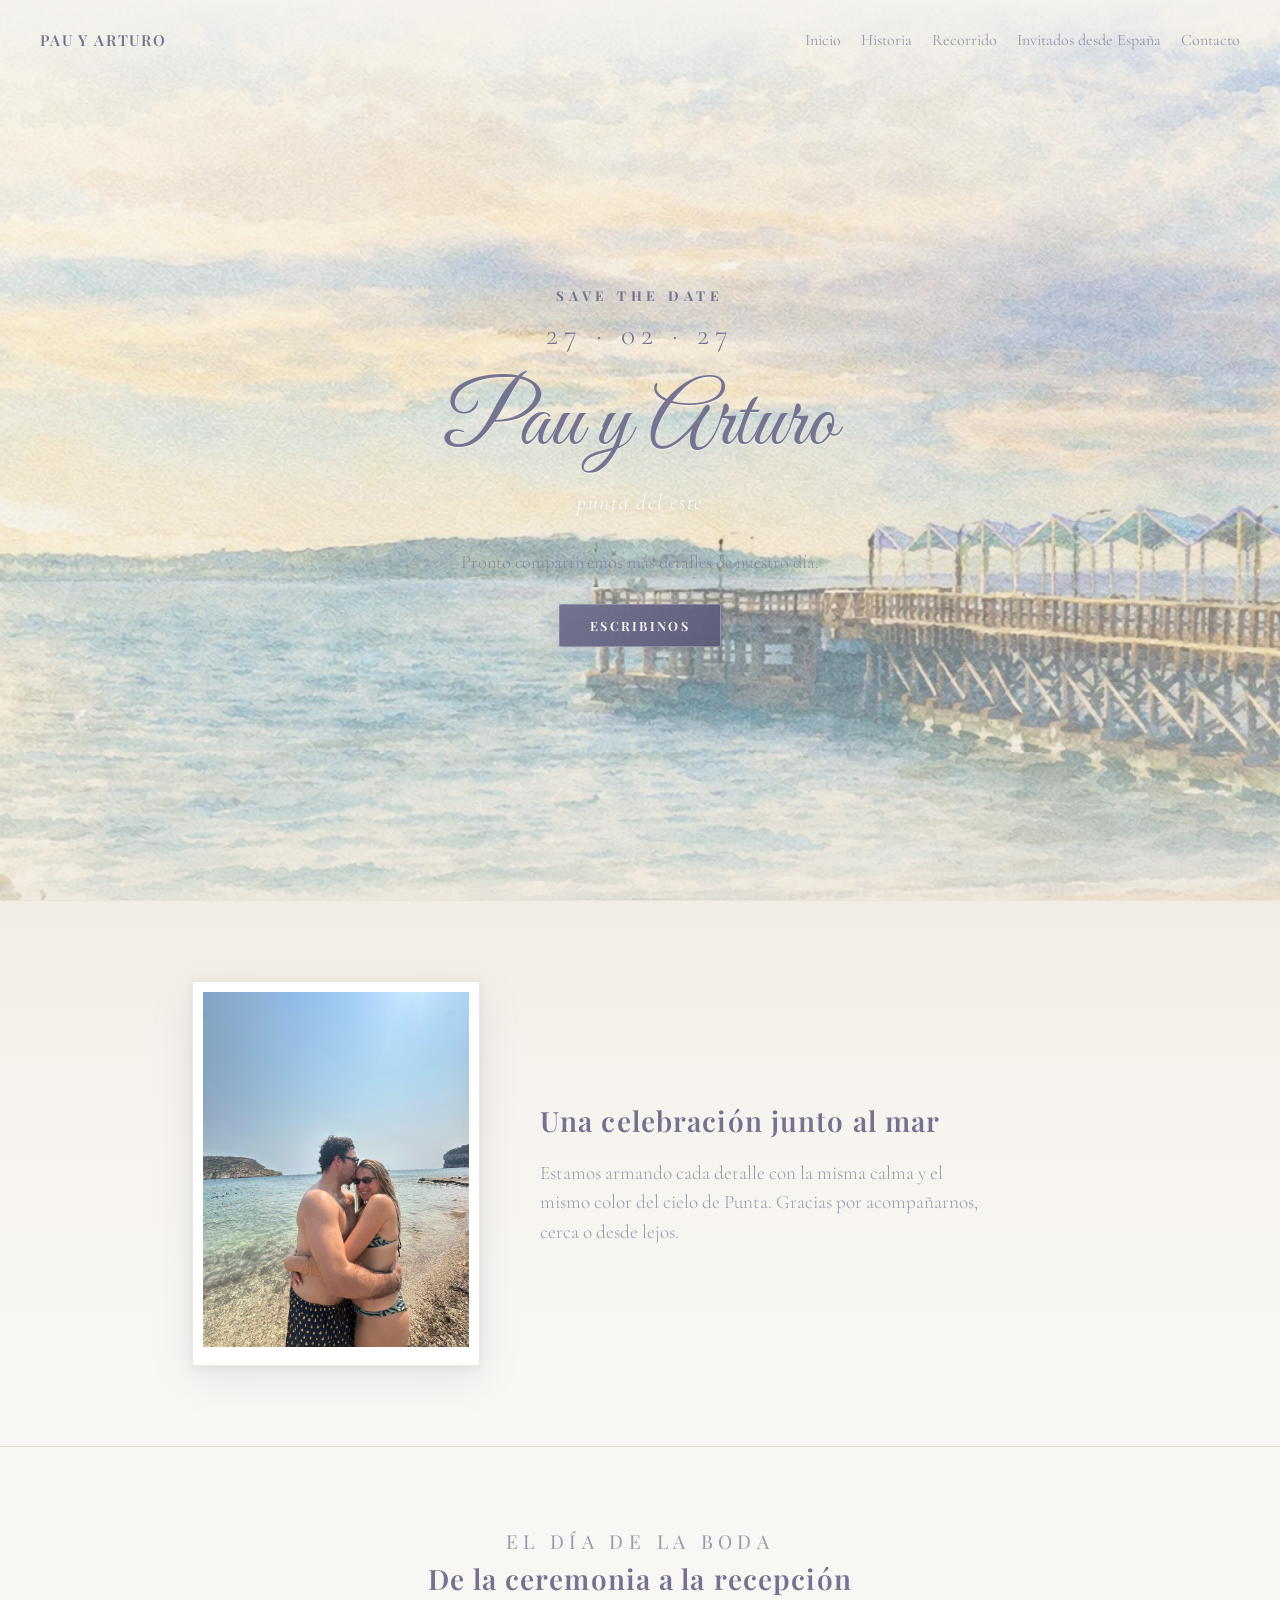
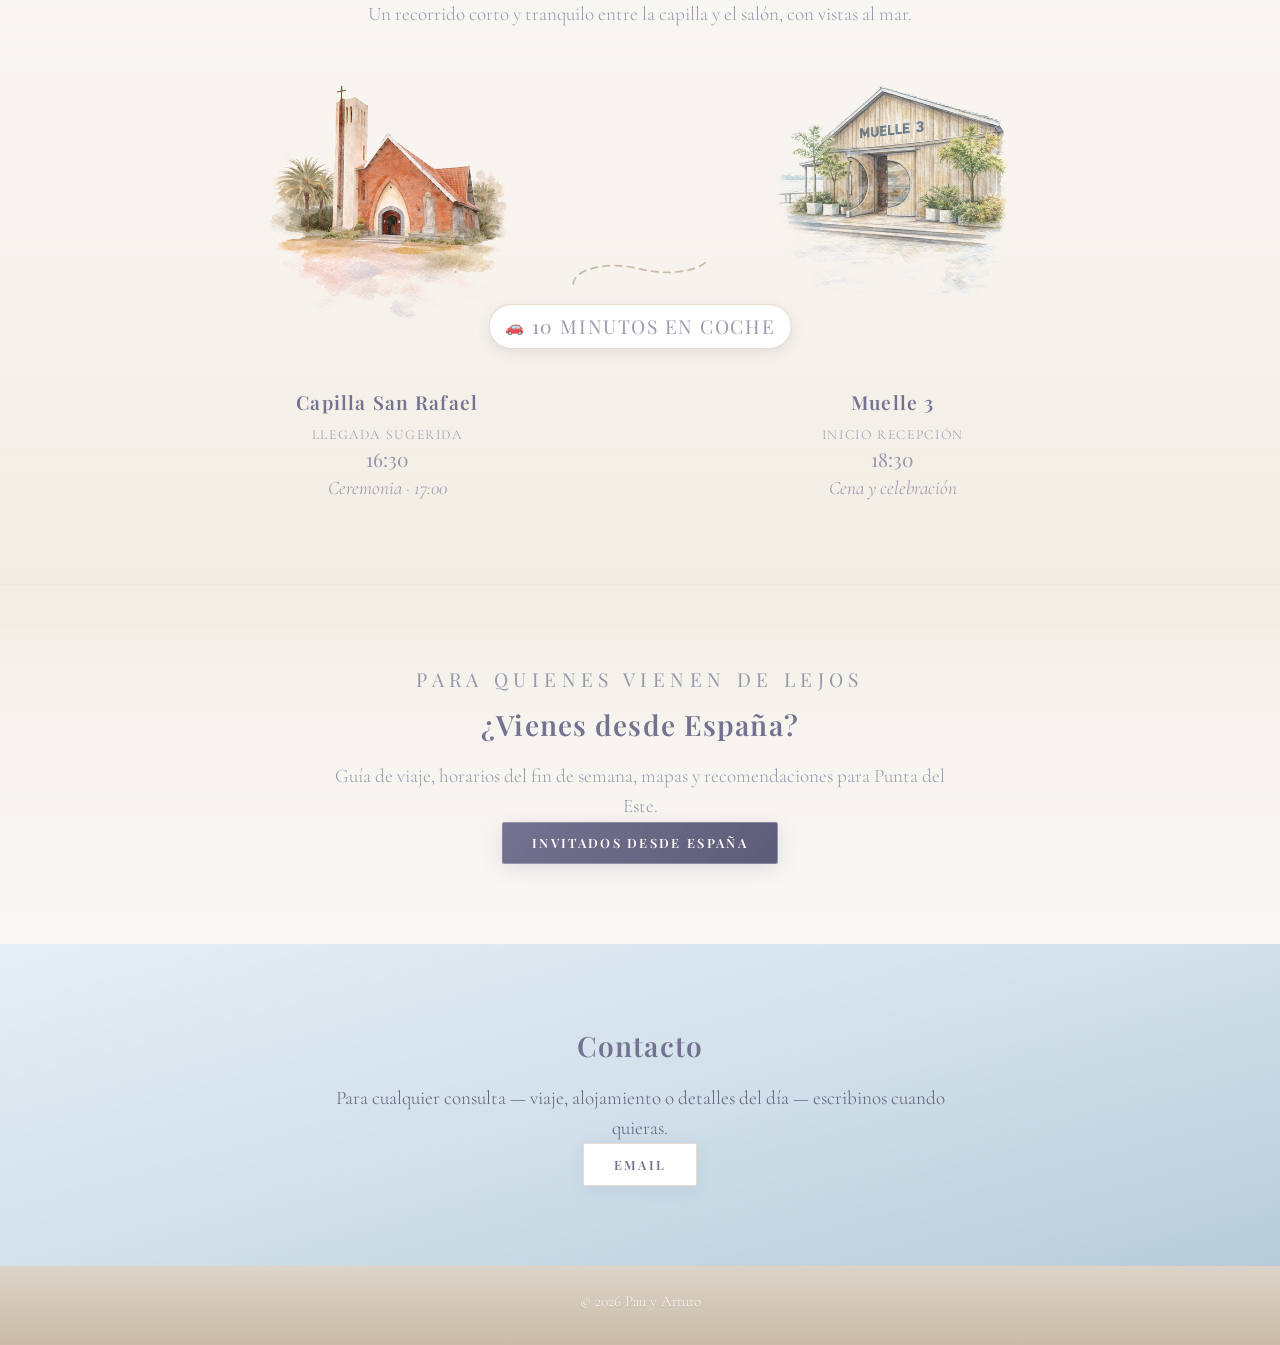
==== commit 3c704ffa: "Improve UX/UI of Spain guests page and translate remaining English text - Reorder page sections so w" ====
--- a/index.html
+++ b/index.html
@@ -107,8 +107,8 @@
                                 />
                             </svg>
                             <p class="journey__drive-note">
+                                <span class="journey__drive-icon" aria-hidden="true">🚗</span>
                                 10 minutos en coche
-                                <span class="journey__drive-sub">10-minute drive between locations</span>
                             </p>
                         </div>
 
--- a/style.css
+++ b/style.css
@@ -496,14 +496,6 @@
     color: var(--text-soft);
 }
 
-.section-intro__lede--bilingual span {
-    display: block;
-    margin-top: 0.35rem;
-    font-size: 0.95em;
-    font-style: italic;
-    opacity: 0.88;
-}
-
 /* —— Journey: chapel → road → salon —— */
 .journey__wrap {
     max-width: 58rem;
@@ -604,7 +596,10 @@
 }
 
 .journey__route {
-    animation: route-dash-march 1.1s linear infinite;
+    stroke: var(--pier-tan);
+    stroke-width: 5;
+    stroke-linecap: round;
+    animation: route-dash-march 1.4s linear infinite;
 }
 
 @keyframes route-dash-march {
@@ -614,24 +609,31 @@
 }
 
 .journey__drive-note {
-    margin: 0.35rem 0 0;
-    text-align: center;
-    font-family: var(--font-serif-display);
-    font-size: 1rem;
-    font-weight: 600;
-    letter-spacing: 0.06em;
-    color: var(--text-primary);
-}
-
-.journey__drive-sub {
-    display: block;
-    margin-top: 0.2rem;
-    font-family: var(--font-serif-body);
-    font-size: 0.9rem;
-    font-weight: 300;
-    font-style: italic;
-    letter-spacing: 0;
-    color: var(--text-soft);
+    position: relative;
+    left: 50%;
+    transform: translateX(-50%);
+    display: inline-flex;
+    align-items: center;
+    gap: 0.4rem;
+    width: max-content;
+    margin: 0.5rem 0 0;
+    padding: 0.4rem 0.95rem;
+    white-space: nowrap;
+    font-family: var(--font-serif-display);
+    font-size: 0.8rem;
+    font-weight: 600;
+    letter-spacing: 0.08em;
+    text-transform: uppercase;
+    color: var(--text-primary);
+    background: var(--white);
+    border: 1px solid rgba(201, 187, 168, 0.5);
+    border-radius: 999px;
+    box-shadow: 0 4px 14px rgba(115, 115, 145, 0.14);
+}
+
+.journey__drive-icon {
+    font-size: 0.95rem;
+    line-height: 1;
 }
 
 @media (min-width: 768px) {
@@ -671,7 +673,6 @@
         bottom: 0;
         transform: translateX(-50%);
         width: max-content;
-        max-width: 10rem;
         margin: 0;
     }
 }
@@ -813,6 +814,191 @@
 
     .info-card--wide {
         grid-column: 1 / -1;
+    }
+}
+
+@media (min-width: 1024px) {
+    .info-cards {
+        grid-template-columns: repeat(3, 1fr);
+    }
+}
+
+/* Guide subblocks (beaches, stay, plans, car) */
+.spain-subblock {
+    margin-bottom: clamp(1.75rem, 4vw, 2.25rem);
+}
+
+.spain-subblock:last-child {
+    margin-bottom: 0;
+}
+
+.spain-subblock__title {
+    margin: 0 0 1rem;
+    font-family: var(--font-serif-display);
+    font-size: 1.05rem;
+    font-weight: 600;
+    letter-spacing: 0.03em;
+    color: var(--text-primary);
+}
+
+.info-card__cta {
+    display: inline-block;
+    margin-top: 0.75rem;
+    font-size: 0.9rem;
+    font-weight: 600;
+    color: var(--text-primary);
+    text-decoration: none;
+    border-bottom: 1px solid var(--pier-tan);
+    transition: opacity 0.2s ease;
+}
+
+.info-card__cta:hover,
+.info-card__cta:focus-visible {
+    opacity: 0.7;
+    outline: none;
+}
+
+/* Rank list (top 5 beaches) */
+.rank-list {
+    list-style: none;
+    margin: 0;
+    padding: 0;
+    display: grid;
+    grid-template-columns: 1fr;
+    gap: 0.75rem;
+}
+
+.rank-item {
+    display: flex;
+    align-items: center;
+    gap: 1rem;
+    padding: 0.9rem 1.1rem;
+    background: var(--white);
+    border: 1px solid rgba(201, 187, 168, 0.4);
+    border-radius: 2px;
+    box-shadow: 0 4px 20px rgba(115, 115, 145, 0.06);
+    transition: box-shadow 0.25s ease, transform 0.25s ease;
+}
+
+.rank-item:hover {
+    box-shadow: 0 8px 28px rgba(115, 115, 145, 0.1);
+    transform: translateY(-2px);
+}
+
+.rank-item__num {
+    flex-shrink: 0;
+    display: flex;
+    align-items: center;
+    justify-content: center;
+    width: 2.15rem;
+    height: 2.15rem;
+    font-family: var(--font-serif-display);
+    font-size: 1rem;
+    font-weight: 600;
+    color: var(--white);
+    background: linear-gradient(135deg, var(--text-primary) 0%, #5c5c78 100%);
+    border-radius: 50%;
+}
+
+.rank-item__body h4 {
+    margin: 0;
+    font-family: var(--font-serif-display);
+    font-size: 1.05rem;
+    font-weight: 600;
+    color: var(--text-primary);
+}
+
+.rank-item__body p {
+    margin: 0.15rem 0 0;
+    font-size: 0.9rem;
+    font-style: italic;
+    color: var(--text-soft);
+}
+
+.rank-item__map {
+    display: inline-block;
+    margin-top: 0.35rem;
+    font-size: 0.8rem;
+    font-weight: 600;
+    color: var(--text-primary);
+    text-decoration: none;
+    border-bottom: 1px solid var(--pier-tan);
+    transition: opacity 0.2s ease;
+}
+
+.rank-item__map:hover,
+.rank-item__map:focus-visible {
+    opacity: 0.7;
+    outline: none;
+}
+
+@media (min-width: 560px) {
+    .rank-list {
+        grid-template-columns: repeat(2, 1fr);
+    }
+}
+
+@media (min-width: 960px) {
+    .rank-list {
+        grid-template-columns: repeat(5, 1fr);
+    }
+
+    .rank-item {
+        flex-direction: column;
+        text-align: center;
+        gap: 0.5rem;
+        padding: 1.25rem 0.85rem;
+    }
+}
+
+/* Plan grid (things to do) */
+.plan-grid {
+    list-style: none;
+    margin: 0;
+    padding: 0;
+    display: grid;
+    grid-template-columns: 1fr;
+    gap: 0.7rem;
+}
+
+.plan-card {
+    display: flex;
+    align-items: center;
+    gap: 0.75rem;
+    width: 100%;
+    padding: 0.85rem 1rem;
+    background: var(--white);
+    border: 1px solid rgba(201, 187, 168, 0.35);
+    border-radius: 2px;
+    font-size: 1rem;
+    color: var(--text-primary);
+    text-decoration: none;
+    transition: transform 0.25s ease, box-shadow 0.25s ease, border-color 0.25s ease;
+}
+
+.plan-card:hover,
+.plan-card:focus-visible {
+    transform: translateY(-2px);
+    box-shadow: 0 8px 24px rgba(115, 115, 145, 0.1);
+    border-color: var(--pier-tan);
+    outline: none;
+}
+
+.plan-card__emoji {
+    font-size: 1.35rem;
+    line-height: 1;
+    flex-shrink: 0;
+}
+
+@media (min-width: 560px) {
+    .plan-grid {
+        grid-template-columns: repeat(2, 1fr);
+    }
+}
+
+@media (min-width: 900px) {
+    .plan-grid {
+        grid-template-columns: repeat(3, 1fr);
     }
 }
 
@@ -932,28 +1118,6 @@
     outline: none;
 }
 
-.hotel-note {
-    padding: 1.15rem 1.25rem;
-    background: linear-gradient(135deg, var(--sky-mist) 0%, var(--sea-pale) 100%);
-    border-radius: 2px;
-    border: 1px solid rgba(184, 204, 217, 0.5);
-}
-
-.hotel-note h3,
-.hotel-note h4 {
-    margin: 0 0 0.4rem;
-    font-family: var(--font-serif-display);
-    font-size: 1rem;
-    font-weight: 600;
-}
-
-.hotel-note p {
-    margin: 0;
-    font-size: 1.05rem;
-    font-weight: 300;
-    color: var(--text-soft);
-}
-
 @media (min-width: 640px) {
     .map-grid {
         grid-template-columns: repeat(2, 1fr);
@@ -1063,6 +1227,23 @@
     }
 }
 
+.local-grid--compact {
+    max-width: 34rem;
+    margin: 0 auto;
+}
+
+@media (min-width: 520px) {
+    .local-grid--compact {
+        grid-template-columns: repeat(2, 1fr);
+    }
+}
+
+@media (min-width: 900px) {
+    .local-grid--compact {
+        grid-template-columns: repeat(2, 1fr);
+    }
+}
+
 /* Contact */
 .contact-actions {
     margin-top: 1.5rem;
@@ -1081,10 +1262,6 @@
 }
 
 /* Nav: more links on small screens */
-.site-nav a[href="#spain-guests"] {
-    letter-spacing: 0.02em;
-}
-
 @media (max-width: 640px) {
     .site-nav {
         gap: 0.65rem 1rem;
@@ -1105,6 +1282,8 @@
     .info-card,
     .link-card,
     .local-card,
+    .rank-item,
+    .plan-card,
     .journey__figure {
         transition: none;
     }
@@ -1113,6 +1292,8 @@
     .cta:focus-visible,
     .info-card:hover,
     .link-card:hover,
+    .rank-item:hover,
+    .plan-card:hover,
     .journey__stop:hover .journey__figure {
         transform: none;
     }
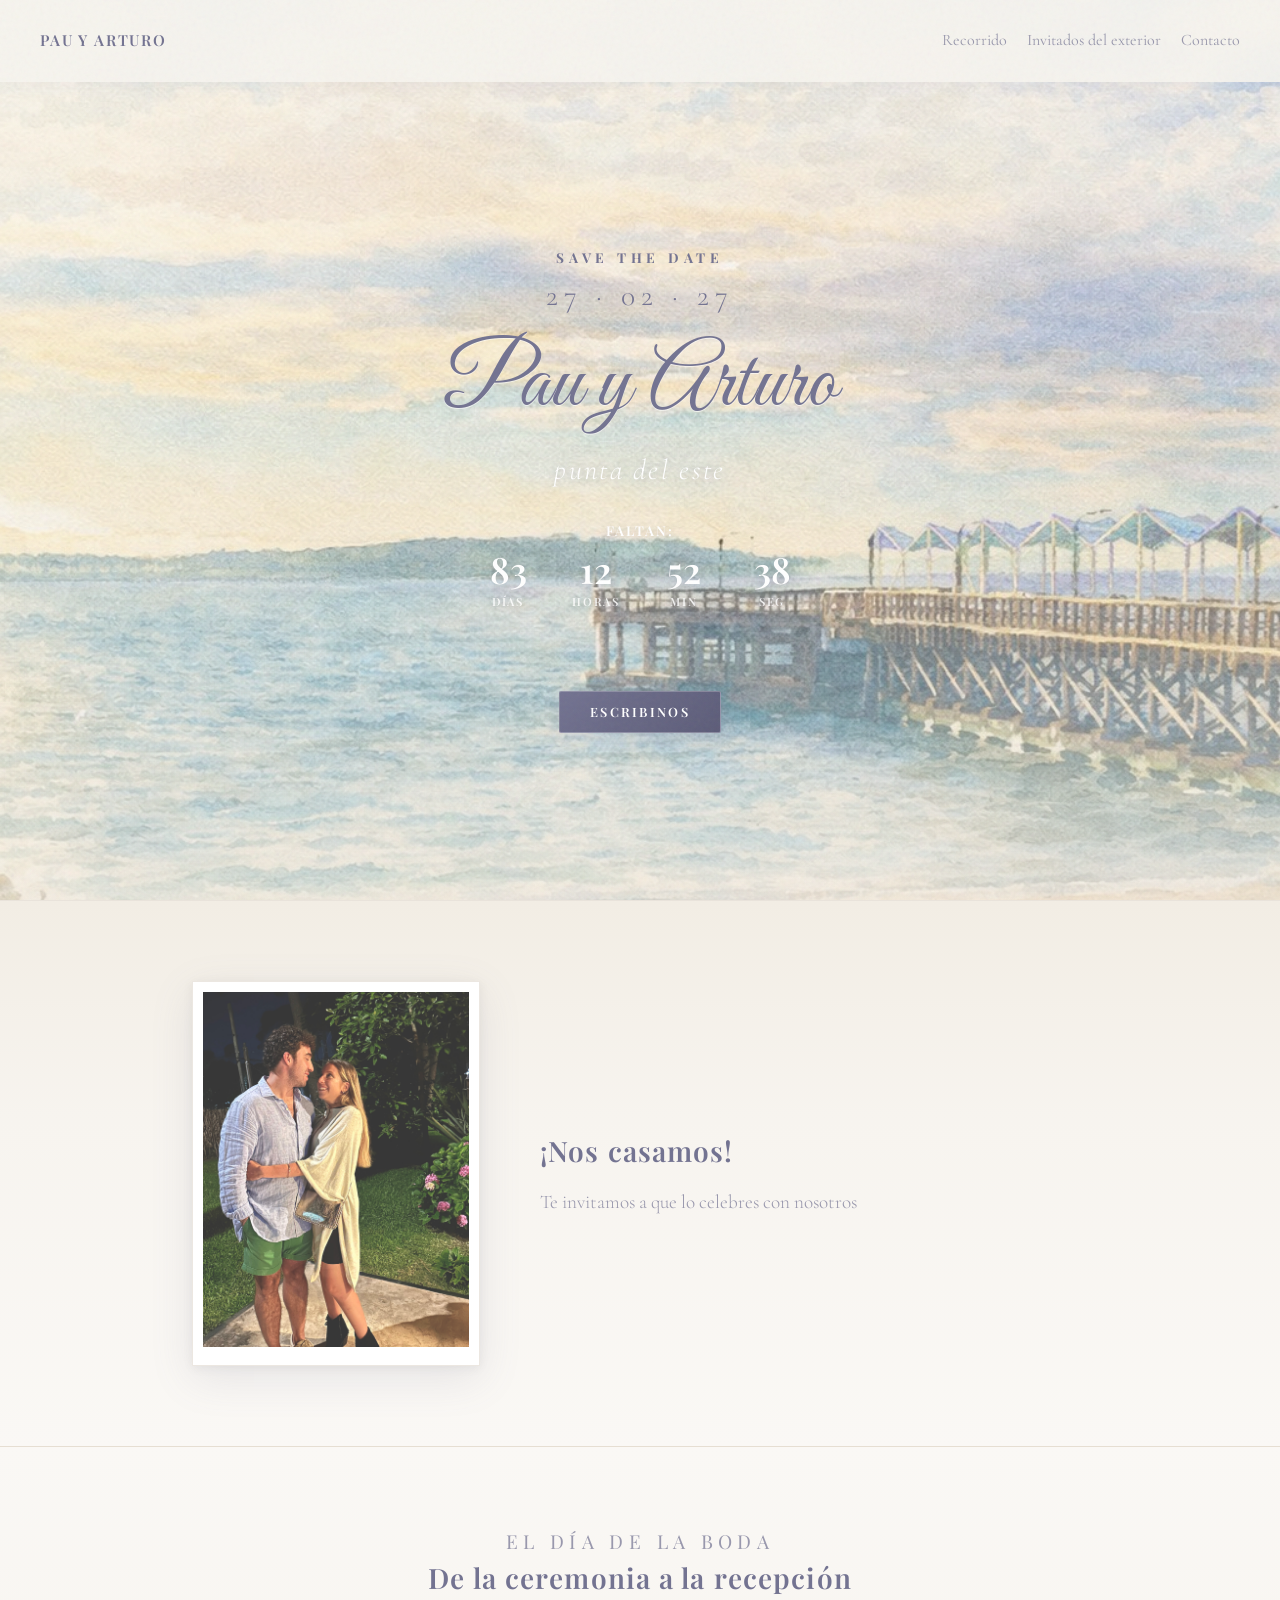
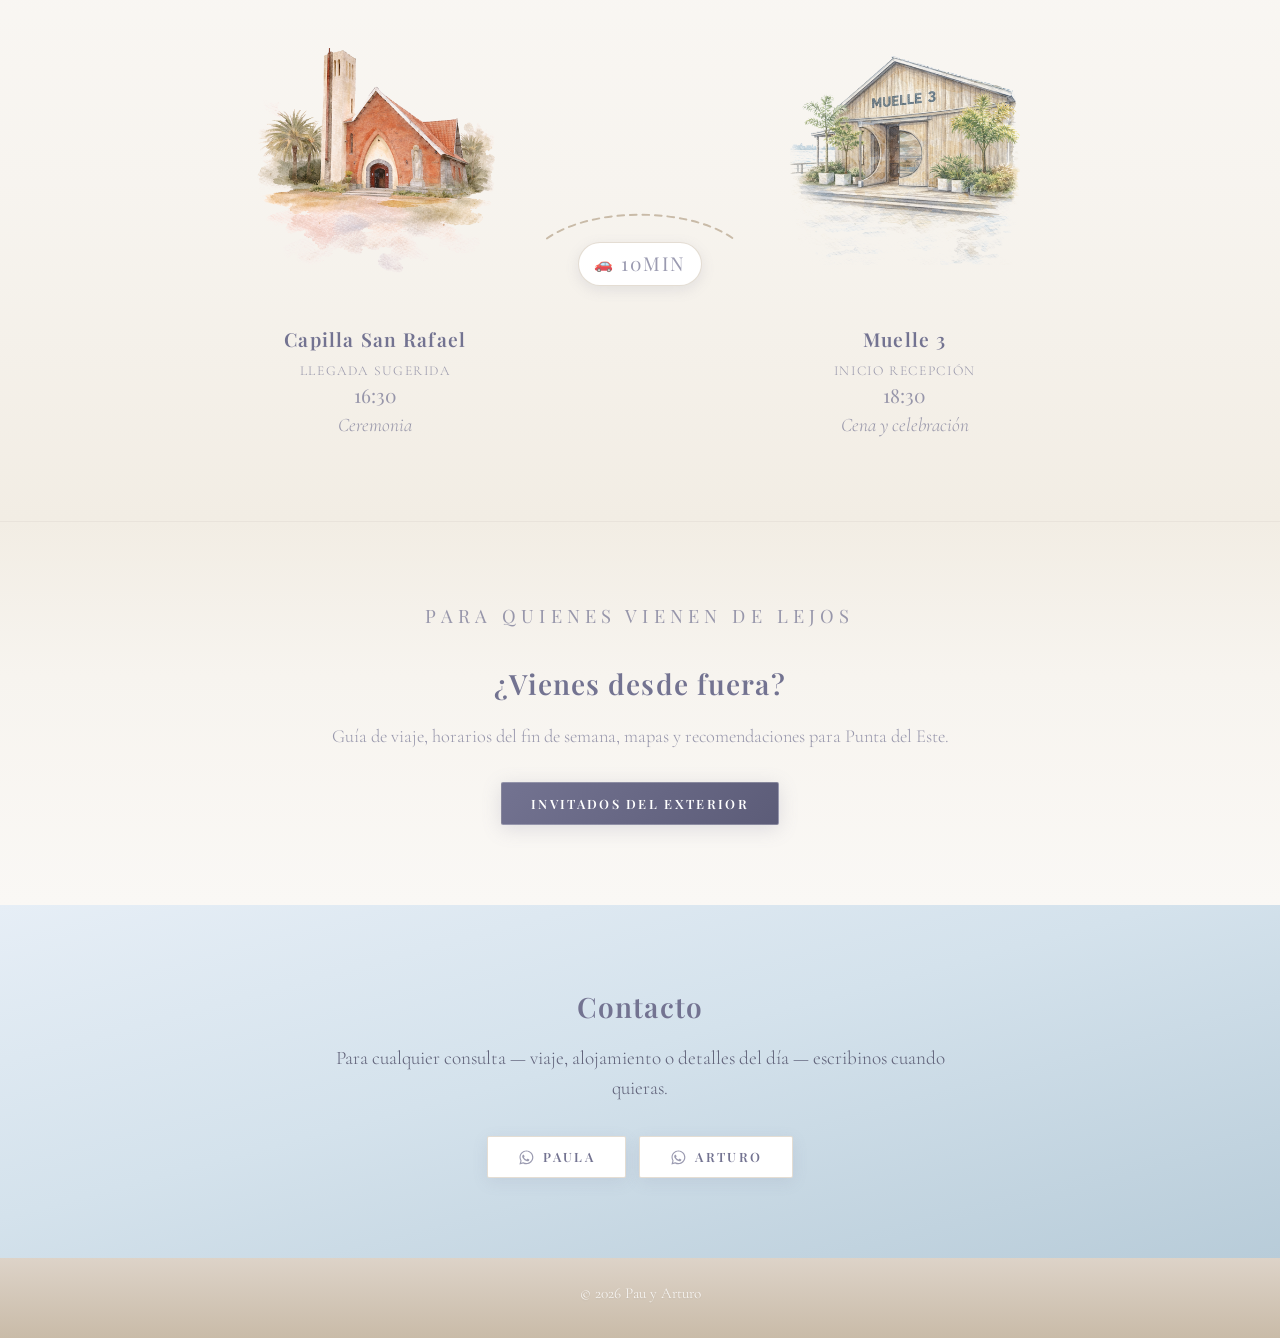
==== commit 085ec162: "Rename Spain guests page to exterior guests, add countdown, sticky nav, and activity photos - Rename" ====
--- a/index.html
+++ b/index.html
@@ -8,16 +8,14 @@
         <link rel="preconnect" href="https://fonts.googleapis.com">
         <link rel="preconnect" href="https://fonts.gstatic.com" crossorigin>
         <link href="https://fonts.googleapis.com/css2?family=Cormorant+Garamond:ital,wght@0,300;0,400;0,600;1,300&family=Great+Vibes&family=Playfair+Display:ital,wght@0,400;0,600;0,700;1,400&display=swap" rel="stylesheet">
-        <link rel="stylesheet" href="style.css">
+        <link rel="stylesheet" href="style.css?v=2">
     </head>
     <body>
         <header class="site-header">
             <a href="index.html" class="site-tag">Pau y Arturo</a>
             <nav class="site-nav" aria-label="Principal">
-                <a href="#hero">Inicio</a>
-                <a href="#about">Historia</a>
                 <a href="#journey">Recorrido</a>
-                <a href="invitados-espana.html">Invitados desde España</a>
+                <a href="#invite-exterior">Invitados del exterior</a>
                 <a href="#contact">Contacto</a>
             </nav>
         </header>
@@ -28,8 +26,28 @@
                     <p class="hero__date">27 · 02 · 27</p>
                     <h1 class="hero__names">Pau y Arturo</h1>
                     <p class="hero__place">punta del este</p>
-                    <p class="hero__lede">Pronto compartiremos más detalles de nuestro día.</p>
-                    <a href="#contact" class="cta">Escribinos</a>
+
+                    <p class="countdown__intro">Faltan:</p>
+                    <div class="countdown" id="countdown" aria-label="Cuenta regresiva para la boda">
+                        <div class="countdown__item">
+                            <span class="countdown__value" id="cd-days">00</span>
+                            <span class="countdown__label">Días</span>
+                        </div>
+                        <div class="countdown__item">
+                            <span class="countdown__value" id="cd-hours">00</span>
+                            <span class="countdown__label">Horas</span>
+                        </div>
+                        <div class="countdown__item">
+                            <span class="countdown__value" id="cd-minutes">00</span>
+                            <span class="countdown__label">Min</span>
+                        </div>
+                        <div class="countdown__item">
+                            <span class="countdown__value" id="cd-seconds">00</span>
+                            <span class="countdown__label">Seg</span>
+                        </div>
+                    </div>
+
+                    <a href="#contact" class="cta hero__cta">Escribinos</a>
                 </div>
             </section>
 
@@ -37,7 +55,7 @@
                 <div class="about-layout">
                     <figure class="photo-card">
                         <img
-                            src="assets/couple-beach.png"
+                            src="assets/pau-art.jpg"
                             alt="Pau y Arturo en la playa"
                             width="768"
                             height="1024"
@@ -46,8 +64,8 @@
                         >
                     </figure>
                     <div class="panel__content panel__content--about">
-                        <h2>Una celebración junto al mar</h2>
-                        <p>Estamos armando cada detalle con la misma calma y el mismo color del cielo de Punta. Gracias por acompañarnos, cerca o desde lejos.</p>
+                        <h2>¡Nos casamos!</h2>
+                        <p>Te invitamos a que lo celebres con nosotros</p>
                     </div>
                 </div>
             </section>
@@ -58,7 +76,6 @@
                     <header class="section-intro">
                         <p class="section-intro__kicker">El día de la boda</p>
                         <h2 id="journey-heading">De la ceremonia a la recepción</h2>
-                        <p class="section-intro__lede">Un recorrido corto y tranquilo entre la capilla y el salón, con vistas al mar.</p>
                     </header>
 
                     <div class="journey__scene" aria-label="Recorrido de la capilla al salón">
@@ -79,7 +96,7 @@
                                     <span class="journey__time-label">Llegada sugerida</span>
                                     <time datetime="2027-02-27T16:30">16:30</time>
                                 </p>
-                                <p class="journey__detail">Ceremonia · <time datetime="2027-02-27T17:00">17:00</time></p>
+                                <p class="journey__detail">Ceremonia</p>
                             </div>
                         </article>
 
@@ -87,28 +104,24 @@
                             <svg class="journey__path-svg journey__path-svg--desktop" viewBox="0 0 400 100" preserveAspectRatio="xMidYMid meet">
                                 <path
                                     class="journey__route"
-                                    d="M 4 82 C 4 42, 98 12, 200 38 C 302 64, 396 34, 396 10"
+                                    d="M 6 76 C 100 10, 300 10, 394 76"
                                     fill="none"
-                                    stroke="#1a1a1a"
-                                    stroke-width="7"
-                                    stroke-linecap="butt"
-                                    stroke-dasharray="20 16"
+                                    stroke-width="4"
+                                    stroke-dasharray="14 12"
                                 />
                             </svg>
                             <svg class="journey__path-svg journey__path-svg--mobile" viewBox="0 0 80 200" preserveAspectRatio="xMidYMid meet">
                                 <path
                                     class="journey__route"
-                                    d="M 40 6 C 14 48, 14 108, 40 138 C 66 168, 66 188, 40 194"
+                                    d="M 40 6 L 40 194"
                                     fill="none"
-                                    stroke="#1a1a1a"
-                                    stroke-width="7"
-                                    stroke-linecap="butt"
-                                    stroke-dasharray="20 16"
+                                    stroke-width="4"
+                                    stroke-dasharray="14 12"
                                 />
                             </svg>
                             <p class="journey__drive-note">
                                 <span class="journey__drive-icon" aria-hidden="true">🚗</span>
-                                10 minutos en coche
+                                10min
                             </p>
                         </div>
 
@@ -136,12 +149,12 @@
                 </div>
             </section>
 
-            <section class="panel panel--cream panel--invite" aria-labelledby="invite-spain-heading">
+            <section id="invite-exterior" class="panel panel--cream panel--invite" aria-labelledby="invite-exterior-heading">
                 <div class="panel__content panel__content--invite">
                     <p class="section-intro__kicker">Para quienes vienen de lejos</p>
-                    <h2 id="invite-spain-heading">¿Vienes desde España?</h2>
+                    <h2 id="invite-exterior-heading">¿Vienes desde fuera?</h2>
                     <p>Guía de viaje, horarios del fin de semana, mapas y recomendaciones para Punta del Este.</p>
-                    <a href="invitados-espana.html" class="cta">Invitados desde España</a>
+                    <a href="invitados-exterior.html" class="cta">Invitados del exterior</a>
                 </div>
             </section>
 
@@ -150,7 +163,14 @@
                     <h2>Contacto</h2>
                     <p>Para cualquier consulta — viaje, alojamiento o detalles del día — escribinos cuando quieras.</p>
                     <p class="contact-actions">
-                        <a href="mailto:hola@paulayarturo.com" class="cta cta--light">Email</a>
+                        <a href="https://wa.me/34603473791" class="cta cta--light cta--whatsapp" target="_blank" rel="noopener">
+                            <svg class="cta__icon" viewBox="0 0 24 24" aria-hidden="true"><path d="M12.04 2C6.58 2 2.13 6.45 2.13 11.91c0 1.79.47 3.51 1.36 5.03L2 22l5.25-1.38a9.9 9.9 0 0 0 4.79 1.22h.01c5.46 0 9.91-4.45 9.91-9.91 0-2.65-1.03-5.14-2.9-7.01A9.87 9.87 0 0 0 12.04 2zm0 1.67c2.19 0 4.25.85 5.79 2.4a8.2 8.2 0 0 1 2.41 5.84c0 4.55-3.7 8.25-8.25 8.25a8.2 8.2 0 0 1-4.19-1.15l-.3-.18-3.12.82.83-3.04-.2-.31a8.18 8.18 0 0 1-1.26-4.39c0-4.55 3.7-8.24 8.29-8.24zm-4.52 4.6c-.16 0-.42.06-.64.31s-.85.83-.85 2.03.87 2.36.99 2.52c.12.16 1.71 2.73 4.23 3.72 2.1.83 2.52.66 2.98.62.46-.04 1.48-.6 1.69-1.19.21-.58.21-1.08.15-1.19-.06-.11-.23-.17-.48-.3-.25-.12-1.48-.73-1.71-.81-.23-.08-.4-.12-.56.12-.16.25-.64.81-.79.98-.15.16-.29.18-.54.06-.25-.12-1.05-.39-2-1.23-.74-.66-1.24-1.48-1.39-1.73-.14-.25-.02-.38.11-.5.11-.11.25-.29.37-.43.12-.14.16-.25.25-.41.08-.16.04-.31-.02-.43-.06-.12-.56-1.35-.77-1.85-.2-.48-.4-.42-.56-.42h-.47z"/></svg>
+                            Paula
+                        </a>
+                        <a href="https://wa.me/34699781002" class="cta cta--light cta--whatsapp" target="_blank" rel="noopener">
+                            <svg class="cta__icon" viewBox="0 0 24 24" aria-hidden="true"><path d="M12.04 2C6.58 2 2.13 6.45 2.13 11.91c0 1.79.47 3.51 1.36 5.03L2 22l5.25-1.38a9.9 9.9 0 0 0 4.79 1.22h.01c5.46 0 9.91-4.45 9.91-9.91 0-2.65-1.03-5.14-2.9-7.01A9.87 9.87 0 0 0 12.04 2zm0 1.67c2.19 0 4.25.85 5.79 2.4a8.2 8.2 0 0 1 2.41 5.84c0 4.55-3.7 8.25-8.25 8.25a8.2 8.2 0 0 1-4.19-1.15l-.3-.18-3.12.82.83-3.04-.2-.31a8.18 8.18 0 0 1-1.26-4.39c0-4.55 3.7-8.24 8.29-8.24zm-4.52 4.6c-.16 0-.42.06-.64.31s-.85.83-.85 2.03.87 2.36.99 2.52c.12.16 1.71 2.73 4.23 3.72 2.1.83 2.52.66 2.98.62.46-.04 1.48-.6 1.69-1.19.21-.58.21-1.08.15-1.19-.06-.11-.23-.17-.48-.3-.25-.12-1.48-.73-1.71-.81-.23-.08-.4-.12-.56.12-.16.25-.64.81-.79.98-.15.16-.29.18-.54.06-.25-.12-1.05-.39-2-1.23-.74-.66-1.24-1.48-1.39-1.73-.14-.25-.02-.38.11-.5.11-.11.25-.29.37-.43.12-.14.16-.25.25-.41.08-.16.04-.31-.02-.43-.06-.12-.56-1.35-.77-1.85-.2-.48-.4-.42-.56-.42h-.47z"/></svg>
+                            Arturo
+                        </a>
                     </p>
                 </div>
             </section>
@@ -158,5 +178,38 @@
         <footer class="site-footer">
             <p>&copy; 2026 Pau y Arturo</p>
         </footer>
+        <script>
+            (function () {
+                var target = new Date("2027-02-27T17:00:00-03:00").getTime();
+                var daysEl = document.getElementById("cd-days");
+                var hoursEl = document.getElementById("cd-hours");
+                var minutesEl = document.getElementById("cd-minutes");
+                var secondsEl = document.getElementById("cd-seconds");
+                if (!daysEl) return;
+
+                function pad(n) {
+                    return String(n).padStart(2, "0");
+                }
+
+                function tick() {
+                    var diff = target - Date.now();
+                    if (diff <= 0) {
+                        daysEl.textContent = "00";
+                        hoursEl.textContent = "00";
+                        minutesEl.textContent = "00";
+                        secondsEl.textContent = "00";
+                        clearInterval(timer);
+                        return;
+                    }
+                    daysEl.textContent = pad(Math.floor(diff / 86400000));
+                    hoursEl.textContent = pad(Math.floor((diff % 86400000) / 3600000));
+                    minutesEl.textContent = pad(Math.floor((diff % 3600000) / 60000));
+                    secondsEl.textContent = pad(Math.floor((diff % 60000) / 1000));
+                }
+
+                tick();
+                var timer = setInterval(tick, 1000);
+            })();
+        </script>
     </body>
 </html>
--- a/style.css
+++ b/style.css
@@ -36,6 +36,10 @@
     scroll-behavior: smooth;
 }
 
+[id] {
+    scroll-margin-top: clamp(4.5rem, 10vw, 6rem);
+}
+
 body {
     margin: 0;
     font-family: var(--font-serif-body);
@@ -59,22 +63,21 @@
 }
 
 .site-header {
-    position: absolute;
+    position: fixed;
     top: 0;
     left: 0;
     right: 0;
-    z-index: 10;
+    z-index: 100;
     display: flex;
     flex-wrap: wrap;
     align-items: center;
     justify-content: space-between;
     gap: 1rem;
     padding: clamp(1rem, 4vw, 1.75rem) clamp(1.25rem, 5vw, 2.5rem);
-    background: linear-gradient(
-        180deg,
-        rgba(247, 244, 239, 0.95) 0%,
-        rgba(247, 244, 239, 0) 100%
-    );
+    background: rgba(247, 244, 239, 0.9);
+    backdrop-filter: blur(10px);
+    -webkit-backdrop-filter: blur(10px);
+    box-shadow: 0 2px 16px rgba(115, 115, 145, 0.08);
 }
 
 .site-tag {
@@ -95,26 +98,20 @@
     outline: none;
 }
 
-/* Subpage (Invitados desde España) */
+/* Subpage (Invitados del exterior) */
 .page-sub .site-header--sub {
-    position: relative;
-    background: linear-gradient(
-        180deg,
-        var(--cream) 0%,
-        rgba(247, 244, 239, 0.92) 70%,
-        transparent 100%
-    );
-}
-
-.spain-page {
-    padding-top: clamp(5rem, 12vw, 6.5rem);
-}
-
-.spain-page__intro {
+    position: fixed;
+}
+
+.exterior-page {
+    padding-top: clamp(8.5rem, 16vw, 10.5rem);
+}
+
+.exterior-page__intro {
     margin-bottom: clamp(2rem, 5vw, 2.75rem);
 }
 
-.spain-page__intro h1 {
+.exterior-page__intro h1 {
     margin: 0;
     font-family: var(--font-serif-display);
     font-size: clamp(1.75rem, 4.5vw, 2.25rem);
@@ -122,7 +119,7 @@
     letter-spacing: 0.04em;
 }
 
-.spain-page__back {
+.exterior-page__back {
     margin: 2.5rem 0 0;
     text-align: center;
 }
@@ -148,8 +145,8 @@
     font-weight: 600;
 }
 
-.panel__content--invite p {
-    margin: 0 0 1.5rem;
+.panel--invite .panel__content--invite p {
+    margin: 0 0 2rem;
     font-size: 1.15rem;
     font-weight: 300;
     color: var(--text-soft);
@@ -257,13 +254,65 @@
 .hero__place {
     margin: 0 0 1.75rem;
     font-family: var(--font-serif-body);
-    font-size: clamp(1.1rem, 3vw, 1.35rem);
+    font-size: clamp(1.8rem, 4.25rem, 1.5rem);
     font-style: italic;
     font-weight: 300;
     letter-spacing: 0.08em;
     text-transform: lowercase;
     color: var(--white);
     text-shadow: 0 1px 8px rgba(115, 115, 145, 0.35);
+}
+
+.countdown__intro {
+    margin: 0 0 0.6rem;
+    font-family: var(--font-serif-display);
+    font-size: 0.85rem;
+    font-weight: 600;
+    letter-spacing: 0.14em;
+    text-transform: uppercase;
+    color: var(--white);
+    text-shadow: 0 1px 6px rgba(115, 115, 145, 0.3);
+}
+
+.countdown {
+    display: flex;
+    justify-content: center;
+    gap: clamp(1rem, 4vw, 2.25rem);
+    margin: 0 0 2rem;
+}
+
+.hero__cta {
+    position: relative;
+    top: clamp(1.5rem, 5vw, 3rem);
+}
+
+.countdown__item {
+    display: flex;
+    flex-direction: column;
+    align-items: center;
+    min-width: 3.25rem;
+}
+
+.countdown__value {
+    font-family: var(--font-serif-display);
+    font-size: clamp(1.5rem, 5vw, 2.25rem);
+    font-weight: 600;
+    line-height: 1;
+    color: var(--white);
+    text-shadow: 0 1px 8px rgba(115, 115, 145, 0.35);
+    font-variant-numeric: tabular-nums;
+}
+
+.countdown__label {
+    margin-top: 0.4rem;
+    font-family: var(--font-serif-display);
+    font-size: 0.7rem;
+    font-weight: 600;
+    letter-spacing: 0.16em;
+    text-transform: uppercase;
+    color: var(--white);
+    opacity: 0.85;
+    text-shadow: 0 1px 6px rgba(115, 115, 145, 0.3);
 }
 
 .hero__lede {
@@ -458,6 +507,24 @@
         padding-top: clamp(7.75rem, 18vh, 11rem);
         padding-bottom: clamp(var(--space-section), 12vh, 6.5rem);
     }
+
+    .exterior-page {
+        padding-top: clamp(9.5rem, 22vh, 13rem);
+    }
+
+    [id] {
+        scroll-margin-top: clamp(9.5rem, 22vh, 13rem);
+    }
+}
+
+@media (min-width: 481px) and (max-width: 767px) {
+    .exterior-page {
+        padding-top: clamp(8.5rem, 18vh, 10.5rem);
+    }
+
+    [id] {
+        scroll-margin-top: clamp(8.5rem, 18vh, 10.5rem);
+    }
 }
 
 /* —— Section intros —— */
@@ -521,6 +588,11 @@
 .journey__figure {
     margin: 0;
     width: min(16rem, 78vw);
+    aspect-ratio: 9 / 10;
+    overflow: hidden;
+    display: flex;
+    align-items: center;
+    justify-content: center;
     transition: transform 0.4s ease;
     background: transparent;
 }
@@ -529,7 +601,10 @@
     display: block;
     width: 100%;
     height: auto;
-    object-fit: contain;
+}
+
+.journey__stop--salon .journey__figure {
+    align-items: flex-start;
 }
 
 .journey__place {
@@ -585,26 +660,26 @@
     display: none;
     width: 4rem;
     margin: 0 auto;
-    min-height: 9rem;
+    aspect-ratio: 2 / 5;
 }
 
 .journey__path-svg--desktop {
     display: block;
     width: 100%;
-    min-height: 5rem;
+    aspect-ratio: 4 / 1;
     margin: 0;
 }
 
 .journey__route {
     stroke: var(--pier-tan);
-    stroke-width: 5;
+    stroke-width: 4;
     stroke-linecap: round;
     animation: route-dash-march 1.4s linear infinite;
 }
 
 @keyframes route-dash-march {
     to {
-        stroke-dashoffset: -72;
+        stroke-dashoffset: -52;
     }
 }
 
@@ -638,7 +713,7 @@
 
 @media (min-width: 768px) {
     .journey__scene {
-        grid-template-columns: minmax(11rem, 1fr) minmax(6rem, 9rem) minmax(11rem, 1fr);
+        grid-template-columns: minmax(11rem, 1fr) minmax(8rem, 12rem) minmax(11rem, 1fr);
         gap: 0;
         align-items: center;
         justify-content: center;
@@ -654,13 +729,9 @@
 
     .journey__path {
         align-self: center;
-        max-width: 8.5rem;
+        max-width: 12rem;
         margin: 0;
         padding-bottom: 2.25rem;
-    }
-
-    .journey__path-svg--desktop {
-        min-height: 5rem;
     }
 
     .journey__figure {
@@ -684,6 +755,7 @@
 
     .journey__path-svg--mobile {
         display: block;
+        aspect-ratio: 2 / 3;
     }
 
     .journey__path {
@@ -707,22 +779,22 @@
     }
 }
 
-/* —— Spain guests section —— */
-.spain-guests__wrap {
-    max-width: 52rem;
+/* —— exterior guests section —— */
+.exterior-guests__wrap {
+    max-width: 66rem;
     margin: 0 auto;
 }
 
-.spain-block {
+.exterior-block {
     margin-bottom: clamp(2.5rem, 6vw, 3.5rem);
 }
 
-.spain-block:last-child {
+.exterior-block:last-child {
     margin-bottom: 0;
 }
 
-.spain-block__title,
-.spain-block h2.spain-block__title {
+.exterior-block__title,
+.exterior-block h2.exterior-block__title {
     display: flex;
     align-items: center;
     gap: 0.6rem;
@@ -733,14 +805,14 @@
     letter-spacing: 0.04em;
 }
 
-.spain-block__title .icon {
+.exterior-block__title .icon {
     width: 1.35rem;
     height: 1.35rem;
     flex-shrink: 0;
     color: var(--pier-tan);
 }
 
-.spain-block__note {
+.exterior-block__note {
     margin: -0.5rem 0 1.25rem;
     font-size: 1rem;
     font-style: italic;
@@ -807,6 +879,20 @@
     margin-bottom: 0;
 }
 
+.info-list a {
+    color: var(--text-primary);
+    font-weight: 600;
+    text-decoration: none;
+    border-bottom: 1px solid var(--pier-tan);
+    transition: opacity 0.2s ease;
+}
+
+.info-list a:hover,
+.info-list a:focus-visible {
+    opacity: 0.7;
+    outline: none;
+}
+
 @media (min-width: 640px) {
     .info-cards {
         grid-template-columns: repeat(2, 1fr);
@@ -819,20 +905,24 @@
 
 @media (min-width: 1024px) {
     .info-cards {
+        grid-template-columns: repeat(4, 1fr);
+    }
+
+    #exterior-travel .info-cards {
         grid-template-columns: repeat(3, 1fr);
     }
 }
 
 /* Guide subblocks (beaches, stay, plans, car) */
-.spain-subblock {
+.exterior-subblock {
     margin-bottom: clamp(1.75rem, 4vw, 2.25rem);
 }
 
-.spain-subblock:last-child {
+.exterior-subblock:last-child {
     margin-bottom: 0;
 }
 
-.spain-subblock__title {
+.exterior-subblock__title {
     margin: 0 0 1rem;
     font-family: var(--font-serif-display);
     font-size: 1.05rem;
@@ -952,42 +1042,155 @@
 }
 
 /* Plan grid (things to do) */
+.exterior-subblock__links {
+    margin: -0.5rem 0 1rem;
+    font-size: 0.95rem;
+    font-style: italic;
+    color: var(--text-soft);
+}
+
+.exterior-subblock__links a {
+    color: var(--text-primary);
+    font-style: normal;
+    text-decoration: none;
+    border-bottom: 1px solid var(--pier-tan);
+}
+
+.exterior-subblock__links a:hover,
+.exterior-subblock__links a:focus-visible {
+    opacity: 0.7;
+    outline: none;
+}
+
 .plan-grid {
     list-style: none;
     margin: 0;
     padding: 0;
     display: grid;
     grid-template-columns: 1fr;
-    gap: 0.7rem;
+    gap: 1rem;
 }
 
 .plan-card {
     display: flex;
-    align-items: center;
-    gap: 0.75rem;
-    width: 100%;
-    padding: 0.85rem 1rem;
+    flex-direction: column;
     background: var(--white);
     border: 1px solid rgba(201, 187, 168, 0.35);
     border-radius: 2px;
+    overflow: hidden;
+    box-shadow: 0 4px 20px rgba(115, 115, 145, 0.06);
+    transition: transform 0.25s ease, box-shadow 0.25s ease;
+}
+
+.plan-card:hover {
+    transform: translateY(-2px);
+    box-shadow: 0 8px 28px rgba(115, 115, 145, 0.1);
+}
+
+.plan-card--wide {
+    grid-column: 1 / -1;
+}
+
+.plan-card--horizontal {
+    flex-direction: row;
+    align-items: stretch;
+}
+
+.plan-card--horizontal .plan-card__figure {
+    flex: 0 0 min(16rem, 40%);
+    aspect-ratio: auto;
+}
+
+.plan-card--horizontal .plan-card__body {
+    display: flex;
+    flex-direction: column;
+    justify-content: center;
+    flex: 1;
+}
+
+@media (max-width: 560px) {
+    .plan-card--horizontal {
+        flex-direction: column;
+    }
+
+    .plan-card--horizontal .plan-card__figure {
+        flex: none;
+        aspect-ratio: 4 / 3;
+    }
+}
+
+.plan-card__figure {
+    margin: 0;
+    aspect-ratio: 4 / 3;
+    background: var(--sky-mist);
+}
+
+.plan-card__figure img {
+    display: block;
+    width: 100%;
+    height: 100%;
+    object-fit: cover;
+}
+
+.plan-card__body {
+    padding: 0.9rem 1rem 1rem;
+}
+
+.plan-card--no-image .plan-card__body {
+    padding-top: 1.1rem;
+}
+
+.plan-card__title {
+    display: flex;
+    align-items: center;
+    gap: 0.5rem;
+    margin: 0 0 0.85rem;
+    font-family: var(--font-serif-display);
     font-size: 1rem;
-    color: var(--text-primary);
-    text-decoration: none;
-    transition: transform 0.25s ease, box-shadow 0.25s ease, border-color 0.25s ease;
-}
-
-.plan-card:hover,
-.plan-card:focus-visible {
-    transform: translateY(-2px);
-    box-shadow: 0 8px 24px rgba(115, 115, 145, 0.1);
-    border-color: var(--pier-tan);
-    outline: none;
+    font-weight: 600;
+    color: var(--text-primary);
+    line-height: 1.3;
 }
 
 .plan-card__emoji {
-    font-size: 1.35rem;
+    font-size: 1.2rem;
     line-height: 1;
     flex-shrink: 0;
+}
+
+.plan-card__actions {
+    display: flex;
+    flex-wrap: wrap;
+    align-items: center;
+    gap: 0.5rem 0.85rem;
+}
+
+.plan-card__action {
+    font-size: 0.85rem;
+    font-weight: 600;
+    color: var(--text-primary);
+    text-decoration: none;
+    border-bottom: 1px solid var(--pier-tan);
+    transition: opacity 0.2s ease;
+}
+
+.plan-card__action:hover,
+.plan-card__action:focus-visible {
+    opacity: 0.7;
+    outline: none;
+}
+
+.plan-card__action--primary {
+    padding: 0.35rem 0.8rem;
+    color: var(--white);
+    background: var(--text-primary);
+    border-radius: 999px;
+    border-bottom: none;
+}
+
+.plan-card__action--primary:hover,
+.plan-card__action--primary:focus-visible {
+    opacity: 0.85;
 }
 
 @media (min-width: 560px) {
@@ -1124,55 +1327,6 @@
     }
 }
 
-/* Link cards */
-.link-cards {
-    display: grid;
-    grid-template-columns: repeat(auto-fill, minmax(10.5rem, 1fr));
-    gap: 0.85rem;
-}
-
-.link-card {
-    display: flex;
-    align-items: flex-start;
-    gap: 0.65rem;
-    padding: 1rem 1.1rem;
-    text-decoration: none;
-    color: var(--text-primary);
-    background: var(--white);
-    border: 1px solid rgba(201, 187, 168, 0.4);
-    border-radius: 2px;
-    box-shadow: 0 2px 12px rgba(115, 115, 145, 0.06);
-    transition: transform 0.2s ease, box-shadow 0.2s ease, border-color 0.2s ease;
-}
-
-.link-card:hover,
-.link-card:focus-visible {
-    transform: translateY(-2px);
-    box-shadow: 0 8px 24px rgba(115, 115, 145, 0.12);
-    border-color: var(--pier-tan);
-    outline: none;
-}
-
-.link-card__icon {
-    font-size: 1.25rem;
-    line-height: 1;
-}
-
-.link-card__text {
-    display: flex;
-    flex-direction: column;
-    gap: 0.15rem;
-    font-size: 0.85rem;
-    color: var(--text-soft);
-}
-
-.link-card__text strong {
-    font-family: var(--font-serif-display);
-    font-size: 0.95rem;
-    font-weight: 600;
-    color: var(--text-primary);
-}
-
 /* Local recommendations */
 .local-grid {
     display: grid;
@@ -1245,8 +1399,26 @@
 }
 
 /* Contact */
-.contact-actions {
-    margin-top: 1.5rem;
+.panel--mist .contact-actions {
+    margin-top: 2rem;
+    display: flex;
+    flex-wrap: wrap;
+    justify-content: center;
+    gap: 0.85rem;
+}
+
+.cta--whatsapp {
+    display: inline-flex;
+    align-items: center;
+    gap: 0.55rem;
+}
+
+.cta__icon {
+    width: 1.05rem;
+    height: 1.05rem;
+    flex-shrink: 0;
+    color: var(--text-soft);
+    fill: currentColor;
 }
 
 .cta--light {
@@ -1280,7 +1452,6 @@
 
     .cta,
     .info-card,
-    .link-card,
     .local-card,
     .rank-item,
     .plan-card,
@@ -1291,7 +1462,6 @@
     .cta:hover,
     .cta:focus-visible,
     .info-card:hover,
-    .link-card:hover,
     .rank-item:hover,
     .plan-card:hover,
     .journey__stop:hover .journey__figure {
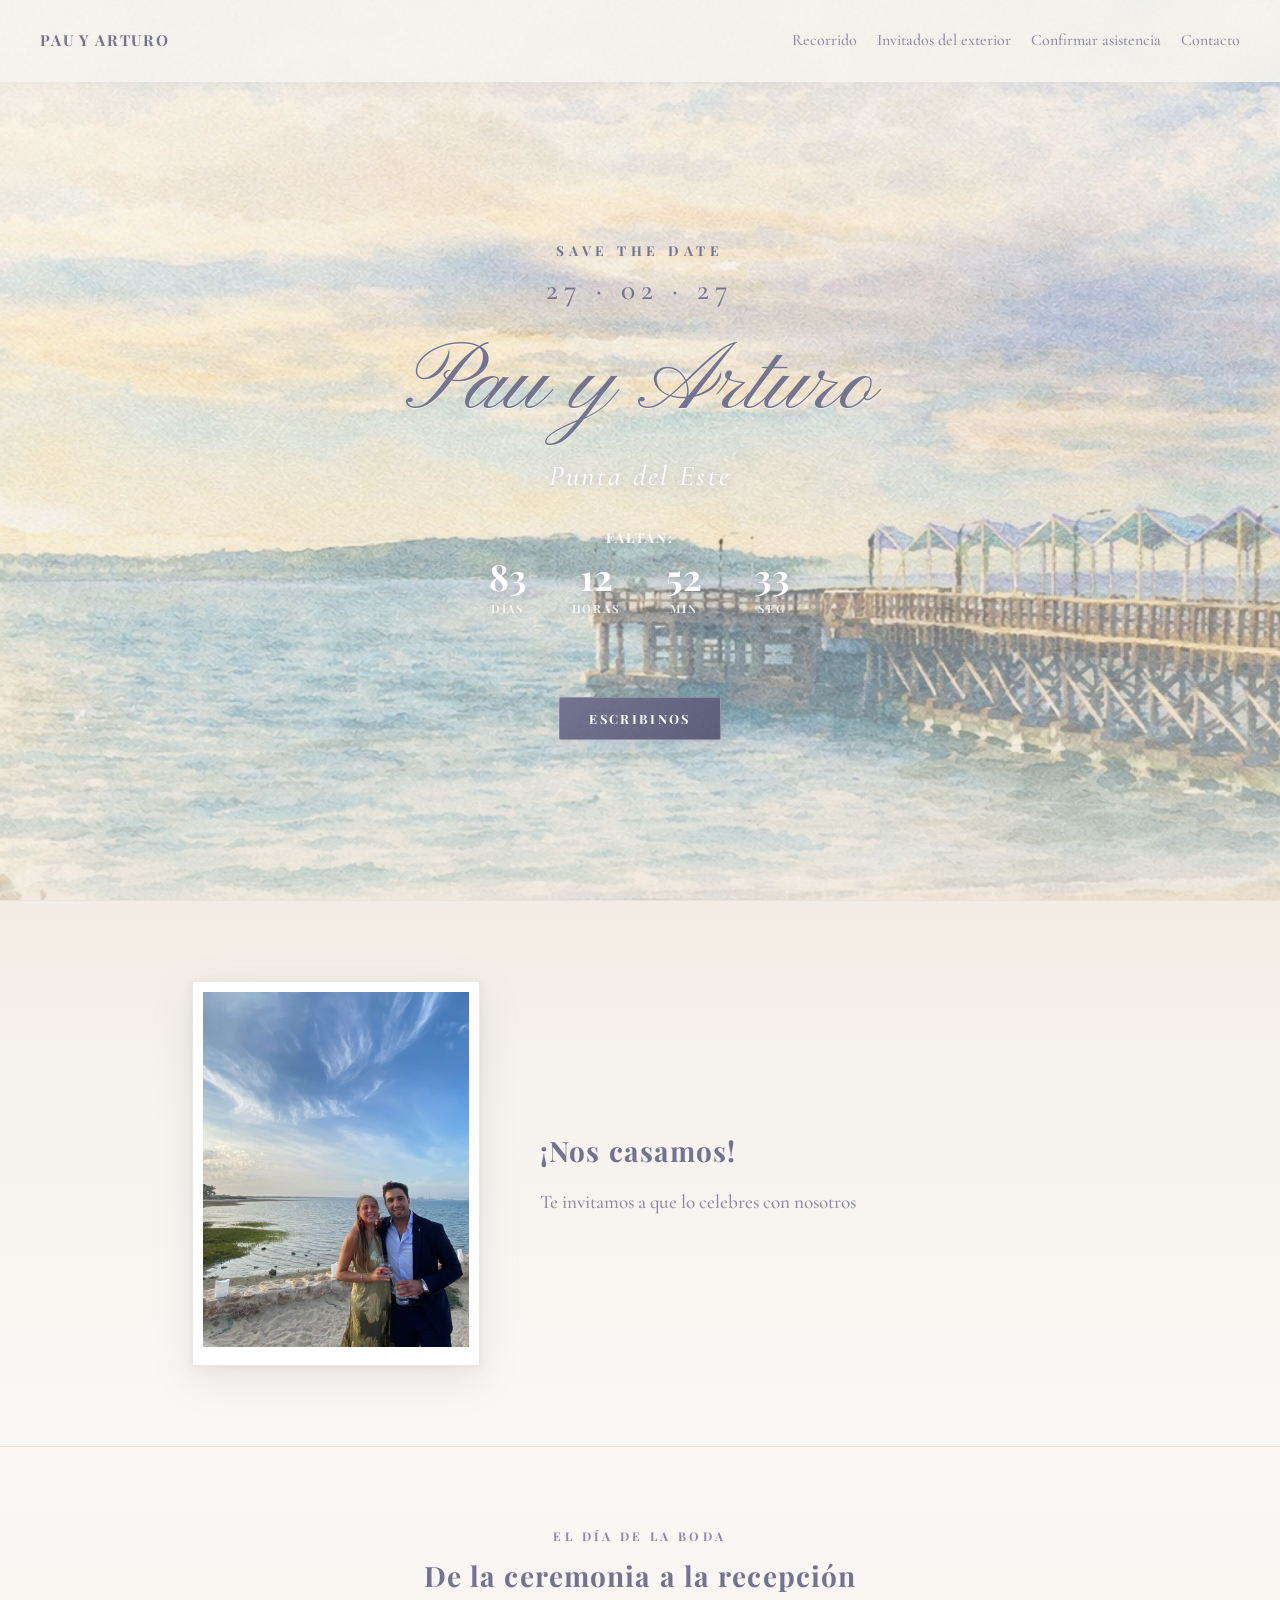
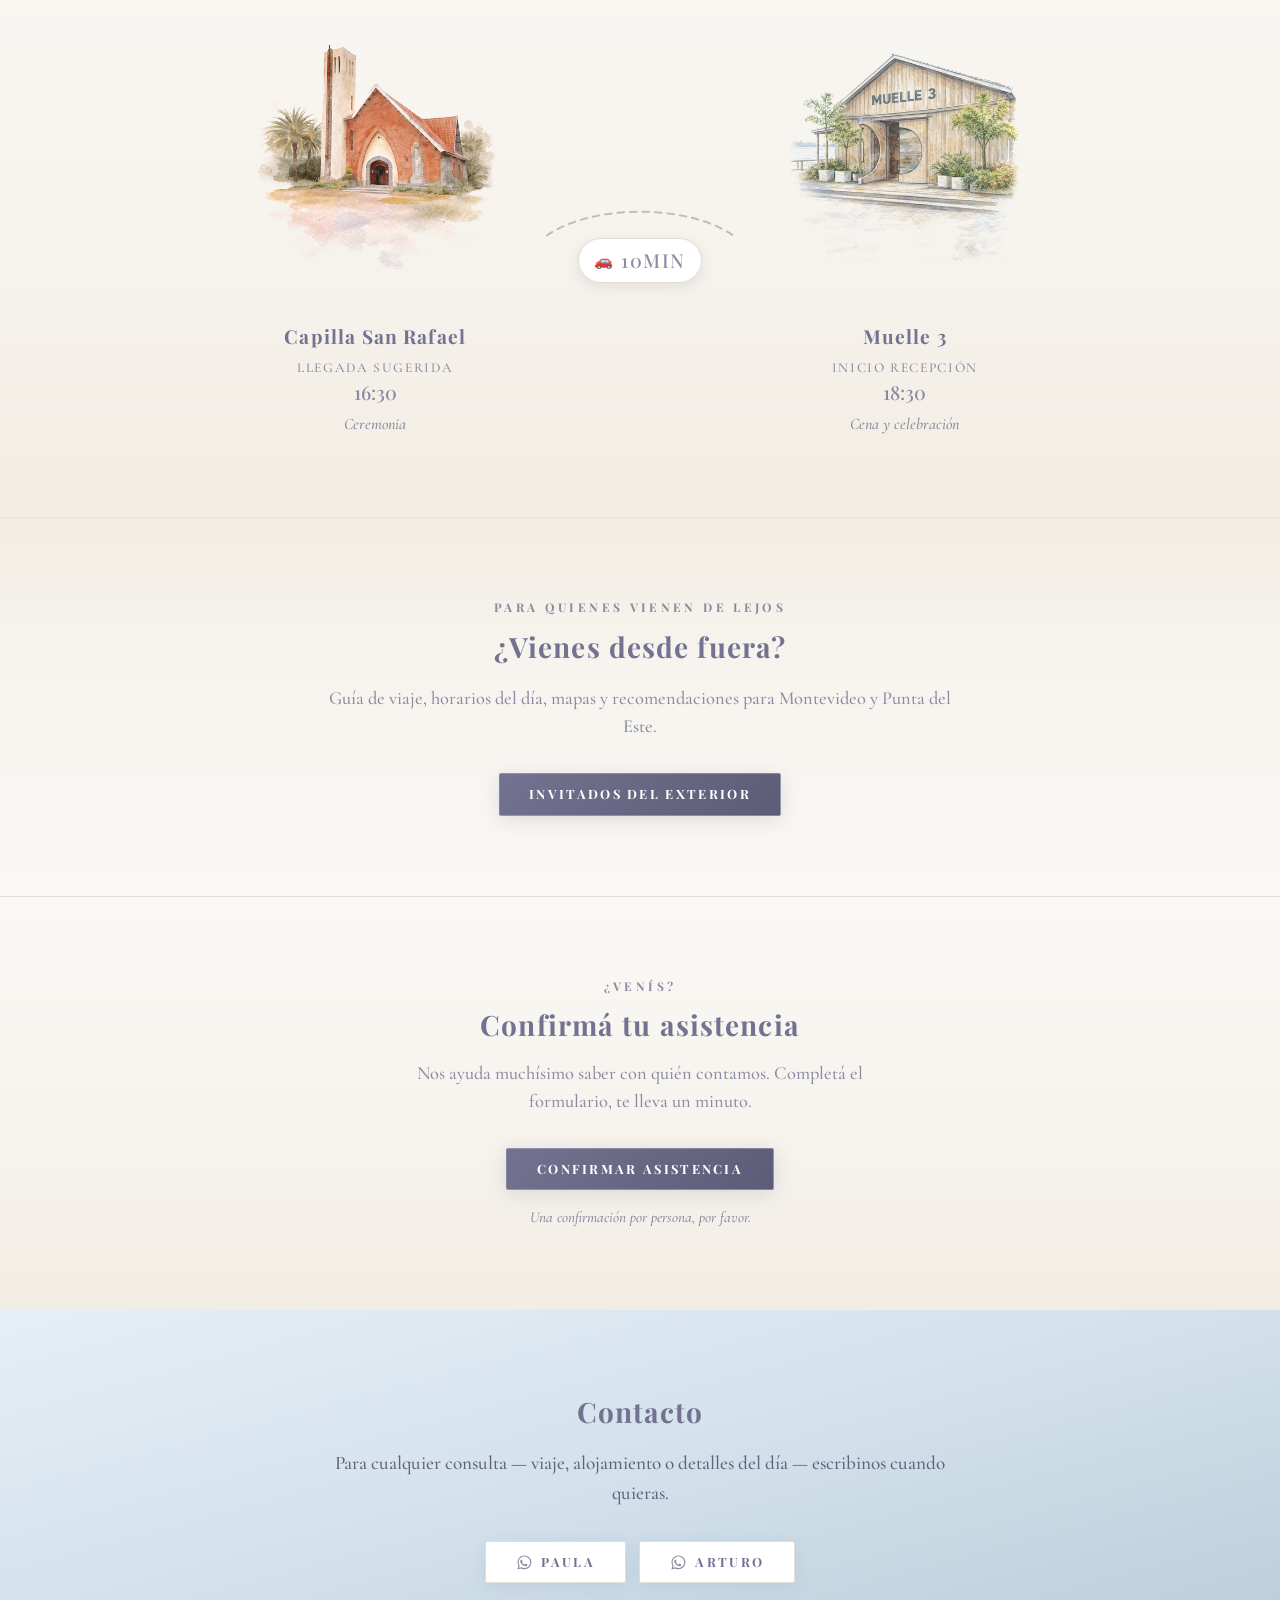
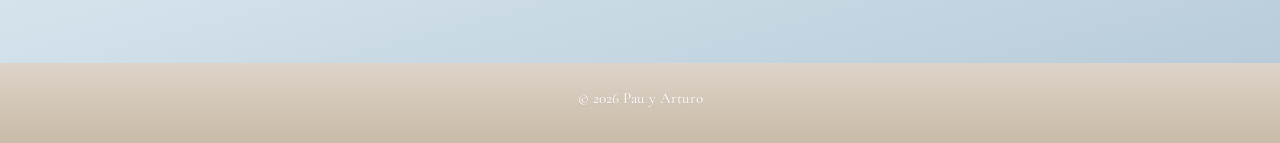
==== commit 4e18dde1: "nueva version Co-authored-by: Cursor <cursoragent@cursor.com>" ====
--- a/index.html
+++ b/index.html
@@ -7,8 +7,8 @@
         <meta name="description" content="Save the date — Pau y Arturo. Punta del Este, 27 de febrero de 2027.">
         <link rel="preconnect" href="https://fonts.googleapis.com">
         <link rel="preconnect" href="https://fonts.gstatic.com" crossorigin>
-        <link href="https://fonts.googleapis.com/css2?family=Cormorant+Garamond:ital,wght@0,300;0,400;0,600;1,300&family=Great+Vibes&family=Playfair+Display:ital,wght@0,400;0,600;0,700;1,400&display=swap" rel="stylesheet">
-        <link rel="stylesheet" href="style.css?v=2">
+        <link href="https://fonts.googleapis.com/css2?family=Cormorant+Garamond:ital,wght@0,400;0,500;0,600;0,700;1,400;1,500&family=Pinyon+Script&family=Playfair+Display:ital,wght@0,400;0,600;0,700;0,800;1,400;1,600&display=swap" rel="stylesheet">
+        <link rel="stylesheet" href="style.css?v=3">
     </head>
     <body>
         <header class="site-header">
@@ -16,6 +16,7 @@
             <nav class="site-nav" aria-label="Principal">
                 <a href="#journey">Recorrido</a>
                 <a href="#invite-exterior">Invitados del exterior</a>
+                <a href="#rsvp">Confirmar asistencia</a>
                 <a href="#contact">Contacto</a>
             </nav>
         </header>
@@ -25,7 +26,7 @@
                     <p class="hero__kicker">Save the date</p>
                     <p class="hero__date">27 · 02 · 27</p>
                     <h1 class="hero__names">Pau y Arturo</h1>
-                    <p class="hero__place">punta del este</p>
+                    <p class="hero__place">Punta del Este</p>
 
                     <p class="countdown__intro">Faltan:</p>
                     <div class="countdown" id="countdown" aria-label="Cuenta regresiva para la boda">
@@ -55,7 +56,7 @@
                 <div class="about-layout">
                     <figure class="photo-card">
                         <img
-                            src="assets/pau-art.jpg"
+                            src="assets/pau-art-playa.jpg"
                             alt="Pau y Arturo en la playa"
                             width="768"
                             height="1024"
@@ -153,8 +154,19 @@
                 <div class="panel__content panel__content--invite">
                     <p class="section-intro__kicker">Para quienes vienen de lejos</p>
                     <h2 id="invite-exterior-heading">¿Vienes desde fuera?</h2>
-                    <p>Guía de viaje, horarios del fin de semana, mapas y recomendaciones para Punta del Este.</p>
+                    <p>Guía de viaje, horarios del día, mapas y recomendaciones para Montevideo y Punta del Este.</p>
                     <a href="invitados-exterior.html" class="cta">Invitados del exterior</a>
+                </div>
+            </section>
+
+            <section id="rsvp" class="panel panel--paper panel--rsvp" aria-labelledby="rsvp-heading">
+                <div class="panel__content panel__content--rsvp">
+                    <p class="section-intro__kicker">¿Venís?</p>
+                    <h2 id="rsvp-heading">Confirmá tu asistencia</h2>
+                    <p class="rsvp__lede">Nos ayuda muchísimo saber con quién contamos. Completá el formulario, te lleva un minuto.</p>
+                    <!-- TODO: reemplazar por el link real del Google Form -->
+                    <a href="https://forms.gle/PLACEHOLDER" class="cta cta--rsvp" target="_blank" rel="noopener">Confirmar asistencia</a>
+                    <p class="rsvp__note">Una confirmación por persona, por favor.</p>
                 </div>
             </section>
 
--- a/style.css
+++ b/style.css
@@ -1,6 +1,6 @@
 :root {
     --text-primary: #737391;
-    --text-soft: rgba(115, 115, 145, 0.72);
+    --text-soft: rgba(115, 115, 145, 0.82);
     --cream: #f7f4ef;
     --cream-warm: #f2ede4;
     --paper: #faf8f5;
@@ -20,7 +20,7 @@
     );
     --font-serif-display: "Playfair Display", Georgia, serif;
     --font-serif-body: "Cormorant Garamond", "Times New Roman", serif;
-    --font-script: "Great Vibes", cursive;
+    --font-script: "Pinyon Script", cursive;
     --font-size-base: 1.125rem;
     --space-section: clamp(3rem, 8vw, 5rem);
     --max-readable: 36rem;
@@ -44,7 +44,7 @@
     margin: 0;
     font-family: var(--font-serif-body);
     font-size: var(--font-size-base);
-    font-weight: 400;
+    font-weight: 500;
     line-height: 1.55;
     color: var(--text-primary);
     background-color: var(--paper);
@@ -84,7 +84,7 @@
     margin: 0;
     font-family: var(--font-serif-display);
     font-size: 0.95rem;
-    font-weight: 600;
+    font-weight: 700;
     letter-spacing: 0.12em;
     text-transform: uppercase;
     color: var(--text-primary);
@@ -115,7 +115,7 @@
     margin: 0;
     font-family: var(--font-serif-display);
     font-size: clamp(1.75rem, 4.5vw, 2.25rem);
-    font-weight: 600;
+    font-weight: 700;
     letter-spacing: 0.04em;
 }
 
@@ -142,13 +142,13 @@
     margin: 0 0 0.75rem;
     font-family: var(--font-serif-display);
     font-size: clamp(1.35rem, 3.5vw, 1.75rem);
-    font-weight: 600;
-}
-
-.panel--invite .panel__content--invite p {
+    font-weight: 700;
+}
+
+.panel--invite .panel__content--invite p:not(.section-intro__kicker) {
     margin: 0 0 2rem;
     font-size: 1.15rem;
-    font-weight: 300;
+    font-weight: 500;
     color: var(--text-soft);
 }
 
@@ -186,7 +186,7 @@
 .site-nav a {
     font-family: var(--font-serif-body);
     font-size: 1rem;
-    font-weight: 400;
+    font-weight: 500;
     color: var(--text-soft);
     text-decoration: none;
     border-bottom: 1px solid transparent;
@@ -236,7 +236,7 @@
     margin: 0 0 1.25rem;
     font-family: var(--font-serif-body);
     font-size: clamp(1.35rem, 4vw, 1.85rem);
-    font-weight: 300;
+    font-weight: 500;
     letter-spacing: 0.2em;
     color: var(--text-primary);
 }
@@ -244,9 +244,9 @@
 .hero__names {
     margin: 0 0 1rem;
     font-family: var(--font-script);
-    font-size: clamp(3.25rem, 12vw, 5.5rem);
+    font-size: clamp(3.5rem, 13vw, 6rem);
     font-weight: 400;
-    line-height: 1.05;
+    line-height: 1.1;
     color: var(--text-primary);
     text-shadow: 0 1px 0 rgba(255, 255, 255, 0.6);
 }
@@ -256,9 +256,8 @@
     font-family: var(--font-serif-body);
     font-size: clamp(1.8rem, 4.25rem, 1.5rem);
     font-style: italic;
-    font-weight: 300;
+    font-weight: 500;
     letter-spacing: 0.08em;
-    text-transform: lowercase;
     color: var(--white);
     text-shadow: 0 1px 8px rgba(115, 115, 145, 0.35);
 }
@@ -267,7 +266,7 @@
     margin: 0 0 0.6rem;
     font-family: var(--font-serif-display);
     font-size: 0.85rem;
-    font-weight: 600;
+    font-weight: 700;
     letter-spacing: 0.14em;
     text-transform: uppercase;
     color: var(--white);
@@ -296,7 +295,7 @@
 .countdown__value {
     font-family: var(--font-serif-display);
     font-size: clamp(1.5rem, 5vw, 2.25rem);
-    font-weight: 600;
+    font-weight: 700;
     line-height: 1;
     color: var(--white);
     text-shadow: 0 1px 8px rgba(115, 115, 145, 0.35);
@@ -307,7 +306,7 @@
     margin-top: 0.4rem;
     font-family: var(--font-serif-display);
     font-size: 0.7rem;
-    font-weight: 600;
+    font-weight: 700;
     letter-spacing: 0.16em;
     text-transform: uppercase;
     color: var(--white);
@@ -319,7 +318,7 @@
     margin: 0 auto 1.75rem;
     max-width: var(--max-readable);
     font-size: 1.15rem;
-    font-weight: 300;
+    font-weight: 500;
     color: var(--text-soft);
 }
 
@@ -328,7 +327,7 @@
     padding: 0.65rem 1.85rem;
     font-family: var(--font-serif-display);
     font-size: 0.8rem;
-    font-weight: 600;
+    font-weight: 700;
     letter-spacing: 0.18em;
     text-transform: uppercase;
     text-decoration: none;
@@ -443,7 +442,7 @@
     margin: 0 0 1rem;
     font-family: var(--font-serif-display);
     font-size: clamp(1.35rem, 3.5vw, 1.75rem);
-    font-weight: 600;
+    font-weight: 700;
     letter-spacing: 0.04em;
     color: var(--text-primary);
 }
@@ -451,7 +450,7 @@
 .panel p {
     margin: 0;
     font-size: 1.2rem;
-    font-weight: 300;
+    font-weight: 500;
     color: var(--text-soft);
 }
 
@@ -464,7 +463,7 @@
     text-align: center;
     font-family: var(--font-serif-body);
     font-size: 0.95rem;
-    font-weight: 300;
+    font-weight: 500;
     color: var(--text-soft);
     background: linear-gradient(
         180deg,
@@ -542,11 +541,12 @@
     margin: 0;
     font-family: var(--font-serif-display);
     font-size: clamp(1.35rem, 3.5vw, 1.75rem);
-    font-weight: 600;
+    font-weight: 700;
     letter-spacing: 0.04em;
 }
 
-.section-intro__kicker {
+.section-intro__kicker,
+.panel .section-intro__kicker {
     margin: 0 0 0.5rem;
     font-family: var(--font-serif-display);
     font-size: 0.75rem;
@@ -556,10 +556,11 @@
     color: var(--text-soft);
 }
 
-.section-intro__lede {
+.section-intro__lede,
+.panel .section-intro__lede {
     margin: 0.75rem 0 0;
     font-size: 1.15rem;
-    font-weight: 300;
+    font-weight: 500;
     color: var(--text-soft);
 }
 
@@ -611,7 +612,7 @@
     margin: 0 0 0.35rem;
     font-family: var(--font-serif-display);
     font-size: 1.2rem;
-    font-weight: 600;
+    font-weight: 700;
     letter-spacing: 0.06em;
 }
 
@@ -619,7 +620,7 @@
     margin: 0;
     font-family: var(--font-serif-display);
     font-size: 1.65rem;
-    font-weight: 600;
+    font-weight: 700;
     color: var(--text-primary);
 }
 
@@ -627,13 +628,14 @@
     display: block;
     font-family: var(--font-serif-body);
     font-size: 0.85rem;
-    font-weight: 300;
+    font-weight: 500;
     letter-spacing: 0.12em;
     text-transform: uppercase;
     color: var(--text-soft);
 }
 
-.journey__detail {
+.journey__detail,
+.panel .journey__detail {
     margin: 0.25rem 0 0;
     font-size: 1rem;
     font-style: italic;
@@ -696,7 +698,7 @@
     white-space: nowrap;
     font-family: var(--font-serif-display);
     font-size: 0.8rem;
-    font-weight: 600;
+    font-weight: 700;
     letter-spacing: 0.08em;
     text-transform: uppercase;
     color: var(--text-primary);
@@ -801,7 +803,7 @@
     margin: 0 0 1.25rem;
     font-family: var(--font-serif-display);
     font-size: clamp(1.15rem, 3vw, 1.4rem);
-    font-weight: 600;
+    font-weight: 700;
     letter-spacing: 0.04em;
 }
 
@@ -812,7 +814,8 @@
     color: var(--pier-tan);
 }
 
-.exterior-block__note {
+.exterior-block__note,
+.panel .exterior-block__note {
     margin: -0.5rem 0 1.25rem;
     font-size: 1rem;
     font-style: italic;
@@ -845,19 +848,20 @@
     margin: 0 0 0.6rem;
     font-family: var(--font-serif-display);
     font-size: 1.05rem;
-    font-weight: 600;
+    font-weight: 700;
 }
 
 .info-card p,
 .info-card__alt {
     margin: 0;
     font-size: 1.05rem;
-    font-weight: 300;
+    font-weight: 500;
     color: var(--text-soft);
     line-height: 1.5;
 }
 
-.info-card__alt {
+.info-card__alt,
+.info-card .info-card__alt {
     margin-top: 0.65rem;
     font-size: 0.95rem;
     font-style: italic;
@@ -867,7 +871,7 @@
     margin: 0;
     padding-left: 1.1rem;
     font-size: 1.05rem;
-    font-weight: 300;
+    font-weight: 500;
     color: var(--text-soft);
 }
 
@@ -881,7 +885,7 @@
 
 .info-list a {
     color: var(--text-primary);
-    font-weight: 600;
+    font-weight: 700;
     text-decoration: none;
     border-bottom: 1px solid var(--pier-tan);
     transition: opacity 0.2s ease;
@@ -926,7 +930,7 @@
     margin: 0 0 1rem;
     font-family: var(--font-serif-display);
     font-size: 1.05rem;
-    font-weight: 600;
+    font-weight: 700;
     letter-spacing: 0.03em;
     color: var(--text-primary);
 }
@@ -935,7 +939,7 @@
     display: inline-block;
     margin-top: 0.75rem;
     font-size: 0.9rem;
-    font-weight: 600;
+    font-weight: 700;
     color: var(--text-primary);
     text-decoration: none;
     border-bottom: 1px solid var(--pier-tan);
@@ -984,7 +988,7 @@
     height: 2.15rem;
     font-family: var(--font-serif-display);
     font-size: 1rem;
-    font-weight: 600;
+    font-weight: 700;
     color: var(--white);
     background: linear-gradient(135deg, var(--text-primary) 0%, #5c5c78 100%);
     border-radius: 50%;
@@ -994,7 +998,7 @@
     margin: 0;
     font-family: var(--font-serif-display);
     font-size: 1.05rem;
-    font-weight: 600;
+    font-weight: 700;
     color: var(--text-primary);
 }
 
@@ -1009,7 +1013,7 @@
     display: inline-block;
     margin-top: 0.35rem;
     font-size: 0.8rem;
-    font-weight: 600;
+    font-weight: 700;
     color: var(--text-primary);
     text-decoration: none;
     border-bottom: 1px solid var(--pier-tan);
@@ -1042,7 +1046,8 @@
 }
 
 /* Plan grid (things to do) */
-.exterior-subblock__links {
+.exterior-subblock__links,
+.panel .exterior-subblock__links {
     margin: -0.5rem 0 1rem;
     font-size: 0.95rem;
     font-style: italic;
@@ -1052,6 +1057,7 @@
 .exterior-subblock__links a {
     color: var(--text-primary);
     font-style: normal;
+    font-weight: 700;
     text-decoration: none;
     border-bottom: 1px solid var(--pier-tan);
 }
@@ -1147,7 +1153,7 @@
     margin: 0 0 0.85rem;
     font-family: var(--font-serif-display);
     font-size: 1rem;
-    font-weight: 600;
+    font-weight: 700;
     color: var(--text-primary);
     line-height: 1.3;
 }
@@ -1167,7 +1173,7 @@
 
 .plan-card__action {
     font-size: 0.85rem;
-    font-weight: 600;
+    font-weight: 700;
     color: var(--text-primary);
     text-decoration: none;
     border-bottom: 1px solid var(--pier-tan);
@@ -1245,7 +1251,7 @@
 .timeline__time {
     font-family: var(--font-serif-display);
     font-size: 1.1rem;
-    font-weight: 600;
+    font-weight: 700;
     color: var(--text-primary);
 }
 
@@ -1253,13 +1259,13 @@
     display: block;
     margin-bottom: 0.25rem;
     font-family: var(--font-serif-display);
-    font-weight: 600;
+    font-weight: 700;
 }
 
 .timeline__body p {
     margin: 0;
     font-size: 1.05rem;
-    font-weight: 300;
+    font-weight: 500;
     color: var(--text-soft);
 }
 
@@ -1284,7 +1290,7 @@
     padding: 0.75rem 1rem;
     font-family: var(--font-serif-display);
     font-size: 0.95rem;
-    font-weight: 600;
+    font-weight: 700;
     text-align: center;
     background: var(--cream-warm);
     border-bottom: 1px solid rgba(201, 187, 168, 0.35);
@@ -1358,13 +1364,13 @@
     margin: 0 0 0.5rem;
     font-family: var(--font-serif-display);
     font-size: 1.05rem;
-    font-weight: 600;
+    font-weight: 700;
 }
 
 .local-card p {
     margin: 0;
     font-size: 1rem;
-    font-weight: 300;
+    font-weight: 500;
     color: var(--text-soft);
     line-height: 1.45;
 }
@@ -1472,3 +1478,53 @@
         animation: none;
     }
 }
+
+/* RSVP */
+.panel--rsvp {
+    border-top: 1px solid rgba(201, 187, 168, 0.35);
+}
+
+.panel--rsvp .panel__content {
+    max-width: 32rem;
+    margin: 0 auto;
+    text-align: center;
+}
+
+.panel--rsvp .section-intro__kicker {
+    margin-bottom: 0.5rem;
+}
+
+.panel--rsvp h2 {
+    margin: 0 0 0.75rem;
+    font-family: var(--font-serif-display);
+    font-size: clamp(1.35rem, 3.5vw, 1.75rem);
+    font-weight: 700;
+}
+
+.panel--rsvp .rsvp__lede {
+    margin: 0 0 2rem;
+    font-size: 1.15rem;
+    font-weight: 500;
+    color: var(--text-soft);
+}
+
+.panel--rsvp .rsvp__note {
+    margin: 1rem 0 0;
+    font-size: 0.95rem;
+    font-style: italic;
+    font-weight: 500;
+    color: var(--text-soft);
+}
+
+/* Exterior guide: spacing for featured food lists and car-rental links */
+.exterior-subblock .info-cards + .local-grid {
+    margin-top: 1rem;
+}
+
+.info-card .info-list {
+    margin-top: 0.5rem;
+}
+
+.info-card__cta + .info-card__cta {
+    margin-left: 1rem;
+}
